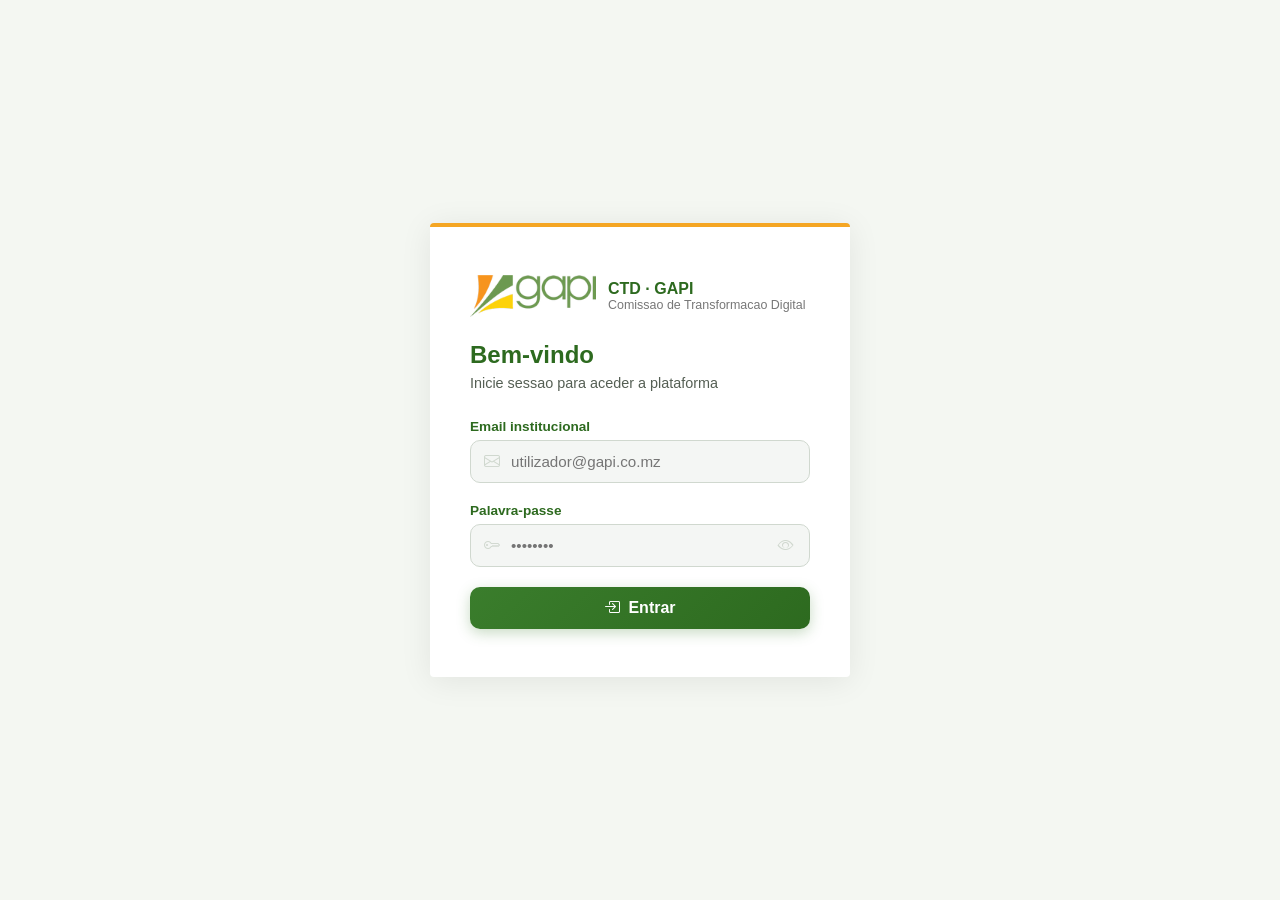
==== frontend/login.html @ a460aca4 "first commit" ====
<!DOCTYPE html>
<html lang="pt">
<head>
  <meta charset="UTF-8" />
  <meta name="viewport" content="width=device-width, initial-scale=1.0" />
  <title>GAPI — Login</title>
  <link rel="stylesheet" href="https://cdn.jsdelivr.net/npm/bootstrap-icons@1.11.3/font/bootstrap-icons.min.css" />
  <link rel="stylesheet" href="/css/app.css" />
</head>
<body class="login-body">
  <div class="login-container">
    <div class="login-card">
      <div class="login-brand">
        <img src="/assets/logo.png" alt="GAPI" />
        <div>
          <strong style="color:var(--green-dark)">CTD · GAPI</strong>
          <div style="font-size:0.78rem;color:var(--muted)">Comissao de Transformacao Digital</div>
        </div>
      </div>
      <h2>Bem-vindo</h2>
      <p class="subtitle">Inicie sessao para aceder a plataforma</p>
      <div id="error_box" class="error-box" role="alert">
        <i class="bi bi-exclamation-triangle"></i>
        <span id="error_msg"></span>
      </div>
      <form id="login-form" autocomplete="on">
        <div class="form-group">
          <label for="email">Email institucional</label>
          <div class="input-wrap">
            <i class="bi bi-envelope icon"></i>
            <input id="email" name="email" type="email" required autocomplete="email" placeholder="utilizador@gapi.co.mz" />
          </div>
        </div>
        <div class="form-group">
          <label for="password">Palavra-passe</label>
          <div class="input-wrap">
            <i class="bi bi-key icon"></i>
            <input id="password" name="password" type="password" required autocomplete="current-password" placeholder="••••••••" />
            <button type="button" class="toggle-pw" id="toggle_pw" aria-label="Mostrar password">
              <i class="bi bi-eye"></i>
            </button>
          </div>
        </div>
        <button type="submit" class="btn btn-primary btn-block" id="btn_login">
          <i class="bi bi-box-arrow-in-right"></i> Entrar
        </button>
      </form>
    </div>
  </div>
  <script type="module" src="/js/pages/login.js"></script>
</body>
</html>
---- css/app.css ----
/* CTD Portal — design system GAPI (legado) + Bootstrap Icons */

:root {
  --primary: #3a7d2c;
  --primary-dark: #2a5c1e;
  --green-dark: #2d6a1f;
  --green-main: #3a7d2c;
  --green-light: #4e9e3a;
  --accent: #f5a623;
  --accent-dark: #e8890a;
  --white: #ffffff;
  --light: #f4f7f2;
  --gray-light: #f4f6f4;
  --gray-mid: #d0d8cf;
  --gray-text: #555f54;
  --text: #2c2c2c;
  --muted: #777;
  --danger: #e74c3c;
  --info: #1976d2;
  --border: #c8ddc4;
  --header-h: 72px;
  --radius: 4px;
  --shadow: 0 2px 12px rgba(58, 125, 44, 0.1);
  --font: "Segoe UI", Tahoma, Geneva, Verdana, sans-serif;
}

*,
*::before,
*::after {
  box-sizing: border-box;
  margin: 0;
  padding: 0;
}

html,
body {
  min-height: 100%;
}

body {
  font-family: var(--font);
  color: var(--text);
  background: var(--light);
}

a {
  color: inherit;
  text-decoration: none;
}

button,
input,
select,
textarea {
  font: inherit;
}

/* ── Header ── */
.app-header {
  background: linear-gradient(135deg, var(--primary) 0%, var(--primary-dark) 100%);
  height: var(--header-h);
  padding: 0 32px;
  display: flex;
  align-items: center;
  gap: 20px;
  box-shadow: 0 2px 12px rgba(0, 0, 0, 0.18);
  position: fixed;
  top: 0;
  width: 100%;
  z-index: 99;
}

.app-header .logo-wrap img {
  height: 40px;
  object-fit: contain;
  display: block;
}

.app-header .header-divider {
  width: 2px;
  height: 36px;
  background: rgba(255, 255, 255, 0.25);
  border-radius: 2px;
}

.app-header .header-text h1 {
  color: #fff;
  font-size: 1rem;
  font-weight: 700;
  line-height: 1.2;
}

.app-header .header-text p {
  color: rgba(255, 255, 255, 0.75);
  font-size: 0.78rem;
  margin-top: 2px;
}

.app-header .header-actions {
  margin-left: auto;
  display: flex;
  align-items: center;
  gap: 12px;
  color: #fff;
  font-size: 0.85rem;
}

.app-header .header-actions .user-chip {
  opacity: 0.9;
}

.app-header .btn-ghost {
  background: rgba(255, 255, 255, 0.12);
  border: 1px solid rgba(255, 255, 255, 0.25);
  color: #fff;
  border-radius: 8px;
  padding: 6px 12px;
  cursor: pointer;
  display: inline-flex;
  align-items: center;
  gap: 6px;
}

.app-header .btn-ghost:hover {
  background: rgba(255, 255, 255, 0.2);
}

.page-with-header {
  padding-top: var(--header-h);
  min-height: 100vh;
  display: flex;
  flex-direction: column;
}

/* ── Footer ── */
.app-footer {
  text-align: center;
  padding: 20px;
  color: #bbb;
  font-size: 0.78rem;
  margin-top: auto;
}

/* ── Buttons ── */
.btn {
  display: inline-flex;
  align-items: center;
  justify-content: center;
  gap: 8px;
  border: none;
  cursor: pointer;
  border-radius: 10px;
  padding: 12px 18px;
  font-weight: 600;
  transition: transform 0.15s, box-shadow 0.15s, background 0.15s;
}

.btn:disabled {
  opacity: 0.65;
  cursor: not-allowed;
}

.btn-primary {
  background: linear-gradient(135deg, var(--green-main), var(--green-dark));
  color: #fff;
  box-shadow: 0 4px 14px rgba(58, 125, 44, 0.28);
}

.btn-primary:hover:not(:disabled) {
  filter: brightness(1.05);
}

.btn-block {
  width: 100%;
}

/* ── Toast ── */
.toast {
  position: fixed;
  bottom: 20px;
  right: 20px;
  z-index: 200;
  background: #1f2a1c;
  color: #fff;
  padding: 12px 16px;
  border-radius: 8px;
  box-shadow: 0 8px 24px rgba(0, 0, 0, 0.2);
  display: flex;
  align-items: center;
  gap: 8px;
  font-size: 0.9rem;
  max-width: 360px;
}

.toast.error {
  background: #7a1f1f;
}
.toast.success {
  background: var(--primary-dark);
}
.toast.warning {
  background: #7a4a00;
}

/* ── Login ── */
.login-body {
  min-height: 100vh;
  display: flex;
  background: var(--gray-light);
}

.login-container {
  flex: 1;
  display: flex;
  align-items: center;
  justify-content: center;
  padding: 48px 32px;
}

.login-card {
  background: var(--white);
  border-radius: var(--radius);
  padding: 48px 40px;
  width: 100%;
  max-width: 420px;
  box-shadow: 0 4px 32px rgba(0, 0, 0, 0.08);
  border-top: 4px solid var(--accent);
}

.login-brand {
  display: flex;
  align-items: center;
  gap: 12px;
  margin-bottom: 24px;
}

.login-brand img {
  height: 42px;
}

.login-card h2 {
  font-size: 1.5rem;
  color: var(--green-dark);
  font-weight: 700;
  margin-bottom: 6px;
}

.login-card .subtitle {
  color: var(--gray-text);
  font-size: 0.9rem;
  margin-bottom: 28px;
}

.form-group {
  margin-bottom: 20px;
}

.form-group label {
  display: block;
  font-size: 0.85rem;
  font-weight: 600;
  color: var(--green-dark);
  margin-bottom: 6px;
}

.input-wrap {
  position: relative;
}

.input-wrap .icon {
  position: absolute;
  left: 14px;
  top: 50%;
  transform: translateY(-50%);
  color: var(--gray-mid);
  pointer-events: none;
}

.input-wrap input {
  width: 100%;
  padding: 12px 14px 12px 40px;
  border: 1.5px solid var(--gray-mid);
  border-radius: 10px;
  font-size: 0.95rem;
  color: #333;
  background: var(--gray-light);
  outline: none;
  transition: border-color 0.2s, box-shadow 0.2s;
}

.input-wrap input:focus {
  border-color: var(--green-main);
  box-shadow: 0 0 0 3px rgba(58, 125, 44, 0.12);
  background: var(--white);
}

.input-wrap .toggle-pw {
  position: absolute;
  right: 12px;
  top: 50%;
  transform: translateY(-50%);
  background: none;
  border: none;
  color: var(--gray-mid);
  cursor: pointer;
  padding: 4px;
}

.error-box {
  display: none;
  background: #fdecea;
  color: var(--danger);
  border: 1px solid #f5c6cb;
  border-radius: 8px;
  padding: 10px 12px;
  margin-bottom: 16px;
  font-size: 0.88rem;
  align-items: center;
  gap: 8px;
}

.error-box.show {
  display: flex;
}

/* ── Home landing ── */
.landing-view {
  flex: 1;
  display: flex;
  justify-content: center;
  align-items: center;
  padding: 48px 20px;
}

.landing-wrapper {
  display: flex;
  flex-direction: column;
  align-items: center;
  gap: 36px;
  width: 100%;
  max-width: 680px;
}

.landing-intro {
  text-align: center;
}

.landing-intro .tag {
  display: inline-flex;
  align-items: center;
  gap: 6px;
  background: rgba(58, 125, 44, 0.1);
  color: var(--primary);
  font-size: 0.78rem;
  font-weight: 700;
  letter-spacing: 1.5px;
  text-transform: uppercase;
  padding: 4px 14px;
  border-radius: 20px;
  margin-bottom: 14px;
}

.landing-intro h2 {
  font-size: 1.75rem;
  color: var(--primary-dark);
  font-weight: 800;
  line-height: 1.3;
  margin-bottom: 10px;
}

.landing-intro p {
  color: var(--muted);
  font-size: 0.95rem;
  line-height: 1.6;
  max-width: 460px;
  margin: 0 auto;
}

.landing-cards {
  display: grid;
  grid-template-columns: 1fr 1fr;
  gap: 24px;
  width: 100%;
}

.landing-card {
  display: flex;
  flex-direction: column;
  align-items: center;
  text-align: center;
  gap: 14px;
  padding: 40px 28px;
  border-radius: 18px;
  border: 2px solid transparent;
  transition: transform 0.22s cubic-bezier(0.34, 1.56, 0.64, 1), box-shadow 0.22s;
}

.landing-card:hover {
  transform: translateY(-6px);
  box-shadow: 0 16px 40px rgba(0, 0, 0, 0.13);
}

.card-primary {
  background: linear-gradient(145deg, var(--primary) 0%, var(--primary-dark) 100%);
  color: #fff;
  box-shadow: 0 6px 24px rgba(58, 125, 44, 0.3);
}

.card-primary .landing-desc {
  color: rgba(255, 255, 255, 0.82);
}

.card-secondary {
  background: #fff;
  border-color: var(--primary);
  color: var(--primary-dark);
  box-shadow: 0 6px 24px rgba(0, 0, 0, 0.07);
}

.card-secondary .landing-desc {
  color: var(--muted);
}

.landing-icon {
  font-size: 2.4rem;
  line-height: 1;
}

.landing-card h3 {
  font-size: 1.15rem;
  font-weight: 700;
}

.landing-desc {
  font-size: 0.9rem;
  line-height: 1.45;
}

.card-arrow {
  width: 36px;
  height: 36px;
  border-radius: 50%;
  display: inline-flex;
  align-items: center;
  justify-content: center;
  margin-top: 4px;
}

.card-primary .card-arrow {
  background: rgba(255, 255, 255, 0.15);
  color: #fff;
}

.card-secondary .card-arrow {
  background: rgba(58, 125, 44, 0.08);
  color: var(--primary);
}

/* ── Dashboard ── */
.dash-container {
  max-width: 1100px;
  margin: 0 auto;
  padding: 28px 20px 48px;
  width: 100%;
}

.dash-topbar {
  background: #fff;
  border-radius: 10px;
  padding: 16px 20px;
  display: flex;
  flex-wrap: wrap;
  align-items: center;
  gap: 14px;
  box-shadow: var(--shadow);
  margin-bottom: 20px;
  position: relative;
  z-index: 60;
  overflow: visible;
}

.dash-topbar h2 {
  color: var(--primary-dark);
  font-size: 1.15rem;
  margin-right: auto;
}

.pilar-pills {
  display: flex;
  flex-wrap: wrap;
  gap: 8px;
}

.pilar-btn {
  border: 1.5px solid var(--border);
  background: #fff;
  color: var(--primary-dark);
  border-radius: 30px;
  padding: 7px 14px;
  cursor: pointer;
  font-size: 0.85rem;
  font-weight: 600;
}

.pilar-btn.active {
  background: var(--primary);
  border-color: var(--primary);
  color: #fff;
}

/* Project picker (dropdown + arrows) */
.pilar-picker {
  display: flex;
  align-items: center;
  gap: 8px;
  max-width: min(420px, 100%);
}

.pilar-picker-nav {
  width: 38px;
  height: 38px;
  border: none;
  border-radius: 10px;
  background: #eef6eb;
  color: var(--primary-dark);
  cursor: pointer;
  display: inline-flex;
  align-items: center;
  justify-content: center;
  flex-shrink: 0;
  transition: background 0.15s;
}

.pilar-picker-nav:hover:not(:disabled) {
  background: #dcefd6;
}

.pilar-picker-nav:disabled {
  opacity: 0.4;
  cursor: not-allowed;
}

.pilar-dd {
  position: relative;
  flex: 1;
  min-width: 0;
}

.pilar-dd-trigger {
  width: 100%;
  display: flex;
  align-items: center;
  gap: 8px;
  padding: 8px 12px;
  border: none;
  border-radius: 10px;
  background: #eef6eb;
  color: var(--primary-dark);
  cursor: pointer;
  text-align: left;
  font-weight: 600;
}

.pilar-dd-label {
  font-size: 0.68rem;
  text-transform: uppercase;
  letter-spacing: 0.04em;
  color: var(--muted);
  font-weight: 700;
}

.pilar-dd-value {
  flex: 1;
  min-width: 0;
  overflow: hidden;
  text-overflow: ellipsis;
  white-space: nowrap;
  font-size: 0.92rem;
}

.pilar-dd-trigger .bi-chevron-down {
  opacity: 0.55;
  transition: transform 0.15s;
}

.pilar-dd.open .bi-chevron-down {
  transform: rotate(180deg);
}

.pilar-dd-menu {
  position: absolute;
  top: calc(100% + 6px);
  left: 0;
  right: 0;
  z-index: 80;
  background: #fff;
  border-radius: 12px;
  box-shadow: 0 12px 28px rgba(20, 50, 20, 0.18);
  max-height: 280px;
  overflow: auto;
  padding: 6px;
}

.pilar-dd-option {
  width: 100%;
  border: none;
  background: transparent;
  text-align: left;
  padding: 10px 12px;
  border-radius: 8px;
  cursor: pointer;
  color: var(--primary-dark);
  font-weight: 500;
  font-size: 0.9rem;
}

.pilar-dd-option:hover,
.pilar-dd-option.active {
  background: #eef6eb;
}

.pilar-dd-option.active {
  font-weight: 700;
}

/* Styled select */
.sr-only-select {
  display: none !important;
}

.styled-select {
  position: relative;
  display: inline-flex;
  align-items: center;
  min-width: 120px;
  max-width: 100%;
  vertical-align: middle;
  height: 36px;
}

.styled-select-trigger {
  width: 100%;
  height: 36px;
  display: inline-flex;
  align-items: center;
  justify-content: space-between;
  gap: 8px;
  padding: 0 12px;
  border: none;
  border-radius: 8px;
  background: #eef6eb;
  color: var(--primary-dark);
  cursor: pointer;
  font-size: 0.85rem;
  font-weight: 600;
  white-space: nowrap;
}

.styled-select.open .styled-select-trigger {
  background: #dcefd6;
}

.styled-select-value {
  overflow: hidden;
  text-overflow: ellipsis;
}

.styled-select-menu {
  position: absolute;
  top: calc(100% + 4px);
  left: 0;
  min-width: 100%;
  z-index: 90;
  background: #fff;
  border-radius: 10px;
  box-shadow: 0 10px 24px rgba(20, 50, 20, 0.14);
  padding: 4px;
  max-height: 220px;
  overflow: auto;
}

body > .styled-select-menu {
  position: fixed;
  z-index: 500;
}

.styled-select-option {
  width: 100%;
  border: none;
  background: transparent;
  text-align: left;
  padding: 8px 10px;
  border-radius: 6px;
  cursor: pointer;
  font-size: 0.85rem;
  color: var(--text);
}

.styled-select-option:hover,
.styled-select-option.active {
  background: #eef6eb;
}

.data-table td {
  overflow: visible;
}

.data-table .styled-select {
  min-width: 130px;
}

/* Data tables (admin / arquivo) */
.data-table {
  width: 100%;
  border-collapse: collapse;
  font-size: 0.9rem;
}

.data-table th {
  text-align: left;
  font-size: 0.72rem;
  text-transform: uppercase;
  letter-spacing: 0.04em;
  color: var(--muted);
  padding: 10px 12px;
  border-bottom: 1px solid rgba(58, 125, 44, 0.12);
  font-weight: 700;
}

.data-table td {
  padding: 12px;
  border-bottom: 1px solid rgba(58, 125, 44, 0.08);
  vertical-align: middle;
  color: var(--text);
}

.data-table tbody tr:hover td {
  background: #f7faf6;
}

.data-table .muted-cell {
  color: var(--muted);
  max-width: 280px;
  overflow: hidden;
  text-overflow: ellipsis;
  white-space: nowrap;
}

#users-list,
#roles-list,
#admin-pilares,
.arquivo-list {
  overflow: visible;
}

.filter-inline {
  display: flex;
  align-items: center;
  gap: 8px;
  font-size: 0.82rem;
  color: var(--muted);
  font-weight: 600;
}

.detail-grid {
  display: grid;
  grid-template-columns: repeat(auto-fill, minmax(240px, 1fr));
  gap: 12px;
}

.detail-block {
  background: #f7faf6;
  border-radius: 10px;
  padding: 12px 14px;
}

.detail-block h4 {
  margin: 0 0 8px;
  color: var(--primary-dark);
  font-size: 0.85rem;
}

.detail-block p {
  margin: 0;
  color: var(--text);
  font-size: 0.88rem;
  line-height: 1.45;
  white-space: pre-wrap;
}

.detail-list {
  margin: 0;
  padding-left: 18px;
  color: var(--text);
  font-size: 0.88rem;
}

/* Avaliacao archive detail */
.aval-detail {
  display: flex;
  flex-direction: column;
  gap: 16px;
}

.aval-detail-hero {
  display: flex;
  justify-content: space-between;
  align-items: flex-start;
  gap: 16px;
  padding: 16px 18px;
  background: linear-gradient(135deg, #f3f8f1 0%, #eef6eb 100%);
  border-radius: 12px;
  border: 1px solid rgba(58, 125, 44, 0.12);
}

.aval-detail-eyebrow {
  margin: 0;
  font-size: 0.72rem;
  font-weight: 700;
  letter-spacing: 0.05em;
  text-transform: uppercase;
  color: var(--muted);
}

.aval-detail-hero h4 {
  margin: 4px 0 0;
  color: var(--primary-dark);
  font-size: 1.25rem;
}

.aval-detail-meta {
  margin: 6px 0 0;
  color: var(--muted);
  font-size: 0.88rem;
}

.aval-detail-progress {
  min-width: 140px;
  background: #fff;
  border-radius: 10px;
  padding: 10px 12px;
  box-shadow: 0 4px 14px rgba(30, 60, 30, 0.06);
}

.aval-detail-progress span {
  display: block;
  font-size: 0.7rem;
  font-weight: 700;
  text-transform: uppercase;
  letter-spacing: 0.04em;
  color: var(--muted);
}

.aval-detail-progress strong {
  display: block;
  margin: 2px 0 6px;
  color: var(--primary-dark);
  font-size: 1.2rem;
}

.aval-detail-section {
  background: #fff;
  border: 1px solid rgba(58, 125, 44, 0.1);
  border-radius: 12px;
  padding: 14px 16px;
}

.aval-detail-section h5 {
  margin: 0 0 12px;
  color: var(--primary-dark);
  font-size: 0.95rem;
  display: flex;
  align-items: center;
  gap: 8px;
}

.anexo-list,
.anexo-pending-ul {
  list-style: none;
  margin: 0;
  padding: 0;
  display: flex;
  flex-direction: column;
  gap: 8px;
}

.anexo-list li,
.anexo-pending-ul li {
  display: flex;
  align-items: center;
  gap: 12px;
  padding: 10px 12px;
  background: #f7faf6;
  border-radius: 10px;
  border: 1px solid rgba(58, 125, 44, 0.1);
}

.anexo-list li > i,
.anexo-pending-ul li > i {
  color: var(--primary);
  font-size: 1.15rem;
}

.anexo-list li > div,
.anexo-pending-ul li > div {
  flex: 1;
  min-width: 0;
}

.anexo-list li strong,
.anexo-pending-ul li strong {
  display: block;
  color: var(--primary-dark);
  font-size: 0.9rem;
  white-space: nowrap;
  overflow: hidden;
  text-overflow: ellipsis;
}

.anexo-list li span,
.anexo-pending-ul li span {
  display: block;
  font-size: 0.78rem;
  color: var(--muted);
}

.aval-file-btn {
  cursor: pointer;
}

.anexo-pending-list {
  width: 100%;
}

@media (max-width: 720px) {
  .aval-detail-hero {
    flex-direction: column;
  }
  .aval-detail-progress {
    width: 100%;
  }
}

.admin-rows {
  display: flex;
  flex-direction: column;
  gap: 0;
}

.admin-row {
  display: grid;
  grid-template-columns: 1fr auto;
  gap: 12px;
  align-items: center;
  padding: 14px 4px;
  border-bottom: 1px solid rgba(58, 125, 44, 0.08);
}

.admin-row:last-child {
  border-bottom: none;
}

.admin-row-main strong {
  display: block;
  color: var(--primary-dark);
}

.admin-row-main span {
  color: var(--muted);
  font-size: 0.82rem;
}

.admin-row-actions {
  display: flex;
  flex-wrap: wrap;
  gap: 8px;
  align-items: center;
}

.master-chip-list {
  display: flex;
  flex-wrap: wrap;
  gap: 6px;
  margin: 8px 0 12px;
}

.master-chip {
  background: #eef6eb;
  color: var(--primary-dark);
  border-radius: 6px;
  padding: 4px 8px;
  font-size: 0.78rem;
}

.nested-add {
  display: flex;
  gap: 8px;
  margin-bottom: 10px;
}

.nested-add input {
  flex: 1;
}

.kpi-row {
  display: grid;
  grid-template-columns: repeat(4, 1fr);
  gap: 14px;
  margin-bottom: 18px;
}

.kpi-card {
  background: #fff;
  border-radius: 10px;
  padding: 16px 18px;
  box-shadow: var(--shadow);
  border-top: 4px solid var(--primary);
}

.kpi-card.accent {
  border-top-color: var(--accent);
}
.kpi-card.blue {
  border-top-color: var(--info);
}
.kpi-card.red {
  border-top-color: var(--danger);
}

.kpi-card .label {
  font-size: 0.78rem;
  color: var(--muted);
  font-weight: 600;
  text-transform: uppercase;
  letter-spacing: 0.4px;
}

.kpi-card .value {
  font-size: 1.6rem;
  font-weight: 800;
  color: var(--primary-dark);
  margin-top: 6px;
}

.dash-grid {
  display: grid;
  grid-template-columns: 1fr 1fr;
  gap: 16px;
}

.dash-card {
  background: #fff;
  border-radius: 10px;
  padding: 18px 20px;
  box-shadow: var(--shadow);
}

.dash-card.full {
  grid-column: 1 / -1;
}

.dash-card h4 {
  color: var(--primary-dark);
  font-size: 0.98rem;
  margin-bottom: 12px;
  padding-bottom: 8px;
  border-bottom: 1px solid #e8f0e6;
  display: flex;
  align-items: center;
  gap: 8px;
}

.badge {
  display: inline-block;
  font-size: 0.72rem;
  font-weight: 700;
  padding: 3px 8px;
  border-radius: 20px;
  text-transform: uppercase;
}

.badge.pendente {
  background: #fff3e0;
  color: #e65100;
}
.badge.em_progresso {
  background: #e3f2fd;
  color: #1565c0;
}
.badge.concluida,
.badge.concluido {
  background: #e8f5e9;
  color: #2e7d32;
}
.badge.alta {
  background: #ffebee;
  color: #c62828;
}
.badge.media {
  background: #fff8e1;
  color: #f9a825;
}
.badge.baixa {
  background: #e8f5e9;
  color: #388e3c;
}

.progress-bar-wrap {
  background: #d6ecd0;
  border-radius: 20px;
  height: 8px;
  overflow: hidden;
  margin-top: 8px;
}

.progress-bar {
  height: 100%;
  background: linear-gradient(90deg, var(--primary), var(--accent));
  border-radius: 20px;
}

.list-plain {
  list-style: none;
  display: flex;
  flex-direction: column;
  gap: 8px;
}

.list-plain li {
  padding: 8px 10px;
  background: #f7faf6;
  border-radius: 8px;
  font-size: 0.9rem;
  border-left: none;
}

.act-row,
.orc-row,
.risk-row,
.passo-row {
  display: flex;
  flex-wrap: wrap;
  gap: 8px 12px;
  align-items: center;
  padding: 10px 0;
  border-bottom: 1px solid #eef3ec;
  font-size: 0.9rem;
}

.act-row:last-child,
.orc-row:last-child,
.risk-row:last-child,
.passo-row:last-child {
  border-bottom: none;
}

.risk-row {
  background: #fffde7;
  border-left: 3px solid var(--accent);
  padding: 10px 12px;
  border-radius: 8px;
  margin-bottom: 8px;
  border-bottom: none;
}

.no-data {
  text-align: center;
  padding: 48px 20px;
  background: #fff;
  border-radius: 12px;
  box-shadow: var(--shadow);
  color: var(--muted);
}

.no-data i {
  font-size: 2.5rem;
  color: var(--gray-mid);
  display: block;
  margin-bottom: 12px;
}

.empty-hint {
  color: var(--muted);
  font-size: 0.9rem;
}

@media (max-width: 900px) {
  .kpi-row {
    grid-template-columns: 1fr 1fr;
  }
  .dash-grid {
    grid-template-columns: 1fr;
  }
}

@media (max-width: 520px) {
  .landing-cards {
    grid-template-columns: 1fr;
  }
  .kpi-row {
    grid-template-columns: 1fr;
  }
  .app-header {
    padding: 0 16px;
    gap: 12px;
  }
}

/* -- Avaliacao form -- */
.aval-page {
  width: 100%;
  max-width: 100%;
  display: flex;
  flex-direction: column;
  gap: 16px;
}

.aval-page .dash-topbar {
  margin-bottom: 0;
}

.aval-container {
  max-width: 900px;
  margin: 0 auto;
  padding: 28px 20px 64px;
  width: 100%;
}

.aval-form {
  display: flex;
  flex-direction: column;
  gap: 16px;
  width: 100%;
  max-width: none;
}

.aval-summary {
  background: #fff;
  border-radius: 14px;
  border: 1px solid rgba(58, 125, 44, 0.12);
  box-shadow: 0 8px 24px rgba(30, 60, 30, 0.05);
  padding: 18px 20px;
}

.aval-summary-top {
  display: flex;
  justify-content: space-between;
  align-items: flex-start;
  gap: 12px;
  margin-bottom: 14px;
}

.aval-summary-eyebrow {
  margin: 0;
  font-size: 0.72rem;
  font-weight: 700;
  letter-spacing: 0.05em;
  text-transform: uppercase;
  color: var(--muted);
}

.aval-summary-top h3 {
  margin: 4px 0 0;
  color: var(--primary-dark);
  font-size: 1.35rem;
}

.aval-summary-meta {
  margin: 6px 0 0;
  color: var(--muted);
  font-size: 0.88rem;
}

.aval-summary-grid {
  display: grid;
  grid-template-columns: 1fr 1fr;
  gap: 12px;
}

.aval-summary-card {
  background: #f7faf6;
  border-radius: 12px;
  padding: 14px;
}

.aval-summary-card.full {
  grid-column: 1 / -1;
}

.aval-summary-card h4 {
  margin: 0 0 8px;
  color: var(--primary-dark);
  font-size: 0.85rem;
}

.aval-summary-card p {
  margin: 0 0 6px;
  font-size: 0.9rem;
  line-height: 1.45;
  color: var(--text);
}

.summary-risks {
  display: flex;
  flex-direction: column;
  gap: 10px;
}

.summary-risk strong {
  display: block;
  color: var(--primary-dark);
  margin-bottom: 4px;
}

.summary-risk-meta {
  display: flex;
  flex-wrap: wrap;
  gap: 6px;
  margin-bottom: 4px;
}

.summary-risk p {
  margin: 0;
  font-size: 0.85rem;
  color: var(--muted);
}

.summary-risk p span {
  font-weight: 700;
  color: var(--primary-dark);
}

.aval-block {
  background: #fff;
  border-radius: 14px;
  border: 1px solid rgba(58, 125, 44, 0.12);
  box-shadow: 0 8px 24px rgba(30, 60, 30, 0.05);
  padding: 18px 20px 20px;
}

.aval-block-head {
  display: flex;
  justify-content: space-between;
  align-items: flex-start;
  gap: 14px;
  margin-bottom: 14px;
}

.aval-block-head h3 {
  margin: 0;
  color: var(--primary-dark);
  font-size: 1.05rem;
  font-weight: 800;
}

.aval-block-head p {
  margin: 4px 0 0;
  color: var(--muted);
  font-size: 0.85rem;
  line-height: 1.4;
}

.aval-progress-chip {
  min-width: 160px;
  background: #f3f8f1;
  border-radius: 12px;
  padding: 10px 12px;
}

.aval-progress-chip span {
  display: block;
  font-size: 0.7rem;
  font-weight: 700;
  text-transform: uppercase;
  letter-spacing: 0.04em;
  color: var(--muted);
}

.aval-progress-chip strong {
  display: block;
  margin: 2px 0 6px;
  color: var(--primary-dark);
  font-size: 1.15rem;
}

.progress-bar-wrap.compact {
  height: 6px;
  margin: 0;
}

.aval-table-wrap,
.aval-block .table-wrap {
  width: 100%;
  overflow-x: auto;
}

.aval-table {
  width: 100%;
  table-layout: fixed;
  border-collapse: collapse;
  font-size: 0.9rem;
}

.aval-table th {
  text-align: left;
  font-size: 0.72rem;
  text-transform: uppercase;
  letter-spacing: 0.04em;
  color: var(--muted);
  padding: 10px 12px;
  border-bottom: 1px solid rgba(58, 125, 44, 0.14);
  background: #f7faf6;
}

.aval-table td {
  padding: 12px;
  border-bottom: 1px solid rgba(58, 125, 44, 0.1);
  vertical-align: middle;
  word-wrap: break-word;
}

.aval-table tbody tr:last-child td {
  border-bottom: none;
}

.aval-table input[type="number"],
.aval-table input[type="text"],
.aval-table input[type="date"],
.aval-table .flatpickr-input,
.aval-table .flatpickr-alt-input {
  width: 100%;
  box-sizing: border-box;
  border: none;
  border-radius: 8px;
  padding: 9px 11px;
  background: #f3f8f1;
  box-shadow: inset 0 0 0 1.5px rgba(58, 125, 44, 0.14);
  color: var(--text);
  font-weight: 500;
}

.aval-table input[readonly] {
  background: #eef2ec;
  color: #556;
  box-shadow: none;
}

.aval-table input:focus,
.aval-table .flatpickr-alt-input:focus {
  outline: none;
  background: #fff;
  box-shadow: inset 0 0 0 1.5px var(--primary), 0 0 0 3px rgba(58, 125, 44, 0.12);
}

/* Proximos passos — lista full-width (evita .passo-row flex a partir <tr>) */
.passo-list {
  display: flex;
  flex-direction: column;
  gap: 10px;
  width: 100%;
}

.passo-list-head {
  display: grid;
  grid-template-columns: minmax(0, 2.2fr) minmax(0, 1.2fr) minmax(140px, 0.9fr) minmax(110px, 0.7fr) 44px;
  gap: 10px;
  padding: 0 4px 6px;
  font-size: 0.72rem;
  font-weight: 700;
  letter-spacing: 0.04em;
  text-transform: uppercase;
  color: var(--muted);
  border-bottom: 1px solid rgba(58, 125, 44, 0.14);
}

.passo-item {
  display: grid;
  grid-template-columns: minmax(0, 2.2fr) minmax(0, 1.2fr) minmax(140px, 0.9fr) minmax(110px, 0.7fr) 44px;
  gap: 10px;
  align-items: center;
  width: 100%;
  padding: 10px 4px;
  border-bottom: 1px solid rgba(58, 125, 44, 0.1);
}

.passo-item:last-child {
  border-bottom: none;
}

.passo-item input[type="text"],
.passo-item .flatpickr-input,
.passo-item .flatpickr-alt-input {
  width: 100%;
  box-sizing: border-box;
  border: none;
  border-radius: 8px;
  padding: 9px 11px;
  background: #f3f8f1;
  box-shadow: inset 0 0 0 1.5px rgba(58, 125, 44, 0.14);
  color: var(--text);
  font-weight: 500;
}

.passo-item input[readonly] {
  background: #eef2ec;
  color: #556;
  box-shadow: none;
}

.passo-item input:focus,
.passo-item .flatpickr-alt-input:focus {
  outline: none;
  background: #fff;
  box-shadow: inset 0 0 0 1.5px var(--primary), 0 0 0 3px rgba(58, 125, 44, 0.12);
}

.passo-done {
  display: inline-flex;
  align-items: center;
  gap: 8px;
  font-size: 0.85rem;
  color: var(--text);
  cursor: pointer;
  user-select: none;
}

.passo-done input {
  width: 16px;
  height: 16px;
  accent-color: var(--primary);
}

.passo-actions {
  display: flex;
  justify-content: flex-end;
}

/* Riscos — cartoes com textarea full width */
.risk-list {
  display: flex;
  flex-direction: column;
  gap: 12px;
  width: 100%;
}

.risk-card {
  width: 100%;
  box-sizing: border-box;
  background: #fffdf5;
  border: 1px solid rgba(245, 166, 35, 0.28);
  border-left: 3px solid var(--accent);
  border-radius: 12px;
  padding: 14px 16px;
}

.risk-card-top strong {
  display: block;
  color: var(--primary-dark);
  margin-bottom: 8px;
  line-height: 1.35;
}

.risk-card-meta {
  display: flex;
  flex-wrap: wrap;
  gap: 6px;
  margin-bottom: 6px;
}

.risk-card-mit {
  margin: 0 0 4px;
  font-size: 0.85rem;
  color: var(--muted);
}

.risk-obs-field {
  display: flex;
  flex-direction: column;
  gap: 6px;
  margin-top: 12px;
  width: 100%;
}

.risk-obs-field > span {
  font-size: 0.75rem;
  font-weight: 700;
  text-transform: uppercase;
  letter-spacing: 0.04em;
  color: var(--muted);
}

.risk-obs-field textarea,
.risco-obs {
  width: 100%;
  box-sizing: border-box;
  resize: vertical;
  min-height: 84px;
  border: none;
  border-radius: 10px;
  padding: 10px 12px;
  background: #fff;
  box-shadow: inset 0 0 0 1.5px rgba(58, 125, 44, 0.14);
  color: var(--text);
  font: inherit;
  line-height: 1.45;
}

.risk-obs-field textarea:focus {
  outline: none;
  box-shadow: inset 0 0 0 1.5px var(--primary), 0 0 0 3px rgba(58, 125, 44, 0.12);
}

.field-hint {
  display: none;
}

.sticky-submit {
  position: sticky;
  bottom: 12px;
  z-index: 12;
  background: rgba(255, 255, 255, 0.94);
  backdrop-filter: blur(10px);
  border: 1px solid rgba(58, 125, 44, 0.14);
  border-radius: 14px;
  padding: 12px 14px;
  box-shadow: 0 12px 32px rgba(20, 40, 20, 0.1);
}

.status-pill.warn {
  background: #fff4e5;
  color: #9a5b00;
}

@media (max-width: 800px) {
  .aval-summary-grid,
  .aval-block-head,
  .aval-summary-top {
    grid-template-columns: 1fr;
    flex-direction: column;
  }
  .aval-progress-chip {
    width: 100%;
  }
  .passo-list-head {
    display: none;
  }
  .passo-item {
    grid-template-columns: 1fr;
    gap: 8px;
    padding: 12px 0;
  }
  .passo-actions {
    justify-content: flex-start;
  }
}

/* Legacy accordion (kept for other pages if any) */
.section-card {
  background: #fff;
  border-radius: 10px;
  box-shadow: var(--shadow);
  overflow: hidden;
}

.section-header {
  width: 100%;
  display: flex;
  align-items: center;
  gap: 12px;
  padding: 14px 18px;
  background: var(--primary);
  color: #fff;
  border: none;
  cursor: pointer;
  text-align: left;
}

.section-header .num {
  width: 28px;
  height: 28px;
  border-radius: 50%;
  background: rgba(255,255,255,0.2);
  display: inline-flex;
  align-items: center;
  justify-content: center;
  font-weight: 700;
  font-size: 0.85rem;
}

.section-header h3 {
  flex: 1;
  font-size: 0.98rem;
  font-weight: 700;
}

.section-header .toggle {
  transition: transform 0.2s;
}

.section-card.collapsed .toggle {
  transform: rotate(-90deg);
}

.section-card.collapsed .section-body {
  display: none;
}

.section-body {
  padding: 20px 18px 22px;
}

.form-grid {
  display: grid;
  grid-template-columns: 1fr 1fr;
  gap: 12px 14px;
  margin-bottom: 12px;
}

.section-body label,
.section-body label.full {
  display: flex;
  flex-direction: column;
  gap: 6px;
  font-size: 0.82rem;
  font-weight: 600;
  color: var(--primary-dark);
  margin-bottom: 10px;
}

.section-body label.full {
  grid-column: 1 / -1;
}

.section-body input,
.section-body select,
.section-body textarea {
  border: 1.5px solid var(--border);
  border-radius: 7px;
  padding: 10px 12px;
  background: #fafbfd;
  font-weight: 400;
  color: var(--text);
  outline: none;
}

.section-body input:focus,
.section-body select:focus,
.section-body textarea:focus {
  border-color: var(--primary);
  box-shadow: 0 0 0 3px rgba(58,125,44,0.12);
  background: #fff;
}

.section-body input[readonly],
.section-body textarea[readonly] {
  background: #f0f4ef;
  color: #556;
}

.block-title {
  font-size: 0.85rem;
  font-weight: 700;
  color: var(--primary-dark);
  margin: 8px 0;
}

.info-note {
  background: #fff8e7;
  border-left: 3px solid var(--accent);
  padding: 10px 12px;
  border-radius: 6px;
  font-size: 0.85rem;
  color: #6a5200;
  margin-bottom: 14px;
  display: flex;
  gap: 8px;
  align-items: flex-start;
}

.activity-item,
.exec-item,
.risk-item,
.passo-item {
  border: 1.5px solid var(--border);
  border-radius: 10px;
  padding: 14px;
  margin-bottom: 12px;
  background: #fcfdfb;
}

.activity-item h4,
.exec-item h4 {
  color: var(--primary-dark);
  font-size: 0.95rem;
  margin-bottom: 10px;
}

.exec-fields {
  display: grid;
  grid-template-columns: 1fr 1fr 1fr;
  gap: 10px;
}

.exec-fields label.full {
  grid-column: 1 / -1;
}

.budget-summary {
  display: grid;
  grid-template-columns: repeat(3, 1fr);
  gap: 10px;
  margin: 12px 0;
}

.budget-card {
  border-radius: 10px;
  padding: 12px 14px;
  display: flex;
  flex-direction: column;
  gap: 4px;
}

.budget-card span {
  font-size: 0.75rem;
  font-weight: 600;
  text-transform: uppercase;
}

.budget-card.planned { background: #e3f2fd; color: #1565c0; }
.budget-card.executed { background: #e8f5e9; color: #2e7d32; }
.budget-card.pct { background: #fff8e1; color: #f9a825; }

.table-wrap { overflow-x: auto; }

.budget-table {
  width: 100%;
  border-collapse: collapse;
  font-size: 0.88rem;
}

.budget-table th {
  background: var(--primary);
  color: #fff;
  text-align: left;
  padding: 10px;
  font-weight: 600;
}

.budget-table td {
  padding: 8px 10px;
  border-bottom: 1px solid #e8f0e6;
  vertical-align: middle;
}

.budget-table input,
.budget-table select {
  width: 100%;
  min-width: 90px;
}

.submit-bar {
  display: flex;
  flex-wrap: wrap;
  gap: 12px;
  margin-top: 8px;
}

.btn-outline {
  background: #fff;
  border: 1.5px solid var(--primary);
  color: var(--primary-dark);
  border-radius: 10px;
  padding: 12px 18px;
  font-weight: 600;
  display: inline-flex;
  align-items: center;
  gap: 8px;
}

.btn-danger {
  background: #b42318;
  border: 1.5px solid #b42318;
  color: #fff;
  border-radius: 10px;
  padding: 12px 18px;
  font-weight: 600;
  display: inline-flex;
  align-items: center;
  gap: 8px;
  cursor: pointer;
}

.btn-danger:hover {
  background: #912018;
}

@media (max-width: 700px) {
  .form-grid,
  .exec-fields,
  .budget-summary {
    grid-template-columns: 1fr;
  }
}

/* ── App shell (sidebar) ── */
.app-body {
  background:
    radial-gradient(ellipse 80% 50% at 10% -10%, rgba(58, 125, 44, 0.08), transparent),
    radial-gradient(ellipse 60% 40% at 100% 0%, rgba(245, 166, 35, 0.06), transparent),
    var(--light);
  min-height: 100vh;
}

.app-shell {
  display: grid;
  grid-template-columns: 250px 1fr;
  min-height: 100vh;
}

.sidebar {
  background: linear-gradient(180deg, #1f3d18 0%, #2a5c1e 48%, #234f19 100%);
  color: #fff;
  display: flex;
  flex-direction: column;
  padding: 20px 12px;
  position: sticky;
  top: 0;
  height: 100vh;
  z-index: 40;
  width: 250px;
  max-width: 250px;
  overflow-x: hidden;
  overflow-y: auto;
  box-sizing: border-box;
}

.sidebar-brand {
  display: flex;
  align-items: center;
  gap: 12px;
  padding: 8px 10px 20px;
  border-bottom: 1px solid rgba(255, 255, 255, 0.12);
  margin-bottom: 16px;
  min-width: 0;
}

.sidebar-brand img {
  height: 36px;
  width: auto;
  flex-shrink: 0;
}

.sidebar-brand strong {
  display: block;
  font-size: 0.95rem;
  white-space: nowrap;
  overflow: hidden;
  text-overflow: ellipsis;
}

.sidebar-nav {
  display: flex;
  flex-direction: column;
  gap: 4px;
  flex: 1;
  overflow-x: hidden;
  overflow-y: auto;
  min-width: 0;
}

.nav-item {
  display: flex;
  align-items: center;
  gap: 10px;
  padding: 11px 12px;
  border-radius: 10px;
  color: rgba(255, 255, 255, 0.85);
  font-size: 0.9rem;
  font-weight: 600;
  border: none;
  background: transparent;
  cursor: pointer;
  width: 100%;
  max-width: 100%;
  text-align: left;
  transition: background 0.2s, transform 0.2s, color 0.2s;
  min-width: 0;
  box-sizing: border-box;
}

.nav-item span {
  overflow: hidden;
  text-overflow: ellipsis;
  white-space: nowrap;
  min-width: 0;
}

.nav-item i {
  font-size: 1.1rem;
  width: 1.25rem;
  text-align: center;
}

.nav-item:hover {
  background: rgba(255, 255, 255, 0.1);
  color: #fff;
  transform: translateX(2px);
}

.nav-item.active {
  background: rgba(255, 255, 255, 0.16);
  color: #fff;
  box-shadow: inset 3px 0 0 var(--accent);
}

.sidebar-foot {
  padding-top: 12px;
  border-top: 1px solid rgba(255, 255, 255, 0.12);
  display: flex;
  gap: 6px;
  align-items: center;
}

.logout-btn {
  color: rgba(255, 220, 220, 0.9) !important;
}

.logout-btn.icon-only {
  justify-content: center;
  width: 44px;
  min-width: 44px;
  padding: 11px 0;
  flex: 0 0 auto;
}

.logout-btn.icon-only span {
  display: none;
}

.sidebar-foot .nav-item.icon-only {
  justify-content: center;
  width: 44px;
  min-width: 44px;
  padding: 11px 0;
  flex: 0 0 auto;
}

.shell-main {
  display: flex;
  flex-direction: column;
  min-width: 0;
}

.shell-top {
  display: flex;
  align-items: center;
  gap: 14px;
  padding: 18px 28px;
  background: rgba(255, 255, 255, 0.72);
  backdrop-filter: blur(10px);
  border-bottom: 1px solid rgba(200, 221, 196, 0.7);
  position: sticky;
  top: 0;
  z-index: 20;
}

.shell-titles {
  flex: 1;
  min-width: 0;
}

.shell-titles h1 {
  font-size: 1.25rem;
  color: var(--primary-dark);
  font-weight: 800;
}

.shell-titles p {
  color: var(--muted);
  font-size: 0.85rem;
  margin-top: 2px;
}

.shell-user {
  display: flex;
  align-items: center;
  gap: 8px;
  font-size: 0.85rem;
}

.shell-user .icon-btn {
  flex-shrink: 0;
}

.user-avatar {
  width: 38px;
  height: 38px;
  border-radius: 50%;
  background: rgba(58, 125, 44, 0.12);
  color: var(--primary);
  display: inline-flex;
  align-items: center;
  justify-content: center;
}

.shell-content {
  padding: 24px 28px 48px;
  max-width: 1200px;
  width: 100%;
  overflow: visible;
}

.icon-btn {
  border: 1.5px solid var(--border);
  background: #fff;
  border-radius: 10px;
  width: 40px;
  height: 40px;
  cursor: pointer;
  color: var(--primary-dark);
  display: inline-flex;
  align-items: center;
  justify-content: center;
  padding: 0;
}

.icon-btn:hover {
  background: #eef6eb;
}

.icon-btn.compact {
  width: 34px;
  height: 34px;
  border-radius: 8px;
  font-size: 0.9rem;
}

.icon-btn.danger {
  color: #b42318;
  border-color: rgba(180, 35, 24, 0.25);
}

.icon-btn.danger:hover:not(:disabled) {
  background: #fef3f2;
}

.icon-btn:disabled {
  opacity: 0.4;
  cursor: not-allowed;
}

.row-actions {
  display: inline-flex;
  align-items: center;
  gap: 6px;
  flex-wrap: wrap;
}

.mobile-only {
  display: none;
}

.sidebar-backdrop {
  position: fixed;
  inset: 0;
  background: rgba(0, 0, 0, 0.35);
  z-index: 35;
}

/* Home / panels */
.home-hero {
  display: flex;
  justify-content: space-between;
  align-items: flex-start;
  gap: 16px;
  margin-bottom: 22px;
}

.home-hero h2 {
  color: var(--primary-dark);
  font-size: 1.35rem;
  font-weight: 800;
}

.home-hero p {
  color: var(--muted);
  margin-top: 6px;
  max-width: 520px;
  line-height: 1.5;
}

.quick-grid {
  display: grid;
  grid-template-columns: repeat(4, 1fr);
  gap: 14px;
  margin: 18px 0 22px;
}

.quick-card {
  background: #fff;
  border-radius: 12px;
  padding: 20px 18px;
  box-shadow: var(--shadow);
  border: none;
  transition: transform 0.25s cubic-bezier(0.34, 1.2, 0.64, 1), box-shadow 0.25s;
}

.quick-card i {
  font-size: 1.5rem;
  color: var(--primary);
}

.quick-card h3 {
  margin: 12px 0 6px;
  font-size: 1rem;
  color: var(--primary-dark);
}

.quick-card p {
  color: var(--muted);
  font-size: 0.85rem;
  line-height: 1.4;
}

.quick-card:hover {
  transform: translateY(-4px);
  box-shadow: 0 12px 28px rgba(58, 125, 44, 0.14);
}

.panel {
  background: #fff;
  border-radius: 12px;
  padding: 18px 20px;
  box-shadow: var(--shadow);
  margin-bottom: 18px;
  border: none;
}

.panel-head {
  display: flex;
  align-items: center;
  justify-content: space-between;
  gap: 12px;
  margin-bottom: 14px;
  flex-wrap: wrap;
}

.panel-head h3 {
  color: var(--primary-dark);
  font-size: 1.05rem;
  display: flex;
  align-items: center;
  gap: 8px;
}

.panel-head a {
  color: var(--primary);
  font-weight: 600;
  font-size: 0.88rem;
}

.panel-head a.btn-primary {
  color: #fff;
}

.panel-head a.btn-outline {
  color: var(--primary-dark);
}

.panel-hint {
  color: var(--muted);
  font-size: 0.88rem;
  width: 100%;
}

.project-list {
  display: grid;
  grid-template-columns: repeat(auto-fill, minmax(240px, 1fr));
  gap: 12px;
}

.project-row,
.info-card {
  display: flex;
  flex-direction: column;
  align-items: flex-start;
  gap: 10px;
  padding: 16px;
  border-radius: 12px;
  background: #f7faf6;
  border: none;
  cursor: pointer;
  text-align: left;
  width: 100%;
  transition: background 0.2s, transform 0.2s, box-shadow 0.2s;
  box-shadow: 0 1px 0 rgba(58, 125, 44, 0.06);
  position: relative;
}

.project-row:hover,
.info-card:hover {
  background: #eef6eb;
  transform: translateY(-2px);
  box-shadow: 0 8px 20px rgba(58, 125, 44, 0.1);
}

.project-row.static {
  cursor: default;
}

.project-row.static:hover {
  transform: none;
  box-shadow: 0 1px 0 rgba(58, 125, 44, 0.06);
}

.project-row > div,
.info-card > div {
  flex: 1;
  min-width: 0;
  width: 100%;
}

.project-row strong,
.info-card strong {
  display: block;
  color: var(--primary-dark);
  padding-right: 18px;
}

.project-row span,
.info-card span:not(.status-pill):not(.badge) {
  color: var(--muted);
  font-size: 0.82rem;
}

.project-row .card-meta,
.info-card .card-meta {
  display: flex;
  flex-wrap: wrap;
  gap: 6px;
  margin-top: 4px;
}

.project-row .card-foot,
.info-card .card-foot {
  display: flex;
  align-items: center;
  justify-content: space-between;
  width: 100%;
  margin-top: 4px;
}

.project-row > .bi-chevron-right {
  position: absolute;
  right: 14px;
  top: 16px;
  opacity: 0.45;
}

/* Admin options menu */
.admin-toolbar {
  display: flex;
  justify-content: flex-end;
  margin-bottom: 14px;
  position: relative;
}

.opts-btn {
  width: 42px;
  height: 42px;
  border: none;
  border-radius: 10px;
  background: #fff;
  box-shadow: var(--shadow);
  color: var(--primary-dark);
  cursor: pointer;
  font-size: 1.2rem;
}

.opts-menu {
  position: absolute;
  right: 0;
  top: 48px;
  background: #fff;
  border-radius: 12px;
  box-shadow: 0 12px 32px rgba(0, 0, 0, 0.12);
  min-width: 220px;
  padding: 8px;
  z-index: 30;
  display: none;
}

.opts-menu.open {
  display: block;
}

.opts-menu button {
  display: flex;
  align-items: center;
  gap: 10px;
  width: 100%;
  border: none;
  background: transparent;
  padding: 10px 12px;
  border-radius: 8px;
  cursor: pointer;
  font-weight: 600;
  color: var(--primary-dark);
  text-align: left;
}

.opts-menu button:hover,
.opts-menu button.active {
  background: #eef6eb;
}

.perm-groups {
  display: flex;
  flex-direction: column;
  gap: 14px;
}

.perm-group h5 {
  color: var(--primary-dark);
  margin-bottom: 8px;
  font-size: 0.88rem;
  text-transform: uppercase;
  letter-spacing: 0.4px;
}

.perm-grid {
  display: grid;
  grid-template-columns: repeat(auto-fill, minmax(220px, 1fr));
  gap: 8px;
}

.perm-item {
  display: flex;
  gap: 8px;
  align-items: flex-start;
  background: #f7faf6;
  border-radius: 10px;
  padding: 10px 12px;
  font-size: 0.85rem;
}

.perm-item input {
  margin-top: 3px;
}

.chart-card {
  border: none;
}

.status-pill {
  font-size: 0.72rem;
  font-weight: 700;
  padding: 4px 10px;
  border-radius: 20px;
  white-space: nowrap;
}

.status-pill.ok {
  background: #e8f5e9;
  color: #2e7d32;
}
.status-pill.breve {
  background: #fff8e1;
  color: #f9a825;
}
.status-pill.hoje {
  background: #e3f2fd;
  color: #1565c0;
}
.status-pill.atraso {
  background: #ffebee;
  color: #c62828;
}
.status-pill.neutro {
  background: #eceff1;
  color: #546e7a;
}

.btn.compact {
  padding: 8px 12px;
  font-size: 0.82rem;
  border-radius: 8px;
}

.context-strip {
  display: flex;
  align-items: center;
  justify-content: space-between;
  gap: 12px;
  background: #fff;
  border-left: 4px solid var(--accent);
  border-radius: 10px;
  padding: 14px 16px;
  margin-bottom: 16px;
  box-shadow: var(--shadow);
  flex-wrap: wrap;
}

.context-strip strong {
  display: block;
  color: var(--primary-dark);
}

.context-strip span {
  color: var(--muted);
  font-size: 0.85rem;
}

.detail-grid {
  display: grid;
  grid-template-columns: 1fr 1fr;
  gap: 18px;
}

.detail-grid .full {
  grid-column: 1 / -1;
}

.detail-grid h4 {
  color: var(--primary-dark);
  margin-bottom: 8px;
  font-size: 0.95rem;
}

.detail-grid .muted,
.muted {
  color: var(--muted);
  font-size: 0.9rem;
  line-height: 1.5;
}

.no-data.compact {
  padding: 28px 16px;
  box-shadow: none;
}

.fade-in {
  animation: fadeUp 0.45s ease both;
}

.delay-1 { animation-delay: 0.06s; }
.delay-2 { animation-delay: 0.12s; }
.delay-3 { animation-delay: 0.18s; }

@keyframes fadeUp {
  from {
    opacity: 0;
    transform: translateY(10px);
  }
  to {
    opacity: 1;
    transform: none;
  }
}

@media (max-width: 1100px) {
  .quick-grid {
    grid-template-columns: 1fr 1fr;
  }
}

@media (max-width: 900px) {
  .app-shell {
    grid-template-columns: 1fr;
  }
  .sidebar {
    position: fixed;
    left: 0;
    top: 0;
    width: min(280px, 86vw);
    max-width: min(280px, 86vw);
    transform: translateX(-105%);
    transition: transform 0.28s ease;
  }
  .sidebar.open {
    transform: none;
  }
  .mobile-only {
    display: inline-flex;
    align-items: center;
    justify-content: center;
  }
  .shell-content {
    padding: 18px 16px 40px;
  }
  .detail-grid {
    grid-template-columns: 1fr;
  }
}

@media (max-width: 560px) {
  .quick-grid {
    grid-template-columns: 1fr;
  }
  .home-hero {
    flex-direction: column;
  }
}

/* ── Spinners / loaders ── */
.loader-block {
  display: flex;
  flex-direction: column;
  align-items: center;
  justify-content: center;
  gap: 14px;
  padding: 40px 20px;
  color: var(--muted);
  min-height: 120px;
}

.spinner {
  width: 36px;
  height: 36px;
  border: 3px solid rgba(58, 125, 44, 0.18);
  border-top-color: var(--primary);
  border-radius: 50%;
  animation: spin 0.75s linear infinite;
}

@keyframes spin {
  to { transform: rotate(360deg); }
}

.boot-loading {
  min-height: 100vh;
  display: flex;
  flex-direction: column;
  align-items: center;
  justify-content: center;
  gap: 14px;
  padding: 40px 20px;
  color: var(--muted, #6b7c68);
  background:
    radial-gradient(ellipse 80% 50% at 10% -10%, rgba(58, 125, 44, 0.08), transparent),
    radial-gradient(ellipse 60% 40% at 100% 0%, rgba(245, 166, 35, 0.06), transparent),
    var(--light, #f4f7f2);
}

/* Evita FOUC: conteudo da pagina so aparece depois do shell */
body:not(.app-body) #app > *:not(.boot-loading) {
  display: none !important;
}

body:not(.app-body) {
  margin: 0;
  min-height: 100vh;
  background: var(--light, #f4f7f2);
}

/* ── Charts ── */
.charts-row {
  display: grid;
  grid-template-columns: 1fr 1.4fr;
  gap: 14px;
  margin-bottom: 20px;
}

.chart-card {
  background: #fff;
  border-radius: 14px;
  padding: 16px 18px 12px;
  box-shadow: var(--shadow);
}

.chart-card h4 {
  color: var(--primary-dark);
  font-size: 0.95rem;
  margin-bottom: 10px;
  display: flex;
  align-items: center;
  gap: 8px;
}

.chart-wrap {
  height: 220px;
  position: relative;
}

.chart-wrap.tall {
  height: 260px;
}

/* ── Admin ── */
.admin-tabs {
  display: none;
}

.admin-tab {
  border: 1.5px solid var(--border);
  background: #fff;
  color: var(--primary-dark);
  border-radius: 999px;
  padding: 8px 14px;
  font-weight: 600;
  font-size: 0.88rem;
  cursor: pointer;
  display: inline-flex;
  align-items: center;
  gap: 6px;
  transition: background 0.2s, color 0.2s, border-color 0.2s;
}

.admin-tab:hover {
  border-color: var(--primary);
}

.admin-tab.active {
  background: var(--primary);
  border-color: var(--primary);
  color: #fff;
}

.admin-form {
  background: linear-gradient(180deg, #f4f8f2 0%, #eef6eb 100%);
  border-radius: 14px;
  padding: 18px 18px 14px;
  margin-bottom: 18px;
}

.admin-form .form-grid {
  display: grid;
  grid-template-columns: 1fr 1fr;
  gap: 14px 16px;
  margin-bottom: 14px;
}

.admin-form > label.full,
.admin-form .form-stack > label {
  display: flex;
  flex-direction: column;
  gap: 6px;
  font-size: 0.78rem;
  font-weight: 700;
  letter-spacing: 0.02em;
  text-transform: uppercase;
  color: var(--muted);
  margin-bottom: 12px;
}

.admin-form .form-grid > label {
  display: flex;
  flex-direction: column;
  gap: 6px;
  font-size: 0.78rem;
  font-weight: 700;
  letter-spacing: 0.02em;
  text-transform: uppercase;
  color: var(--muted);
  min-width: 0;
}

.admin-form input,
.admin-form textarea,
.admin-form select,
.nested-add input {
  width: 100%;
  border: none;
  border-radius: 10px;
  padding: 11px 13px;
  background: #fff;
  color: var(--text);
  font-weight: 500;
  box-shadow: inset 0 0 0 1.5px rgba(58, 125, 44, 0.14);
  outline: none;
  transition: box-shadow 0.15s, background 0.15s;
}

.admin-form input:focus,
.admin-form textarea:focus,
.admin-form select:focus,
.nested-add input:focus {
  box-shadow: inset 0 0 0 1.5px var(--primary), 0 0 0 3px rgba(58, 125, 44, 0.12);
  background: #fff;
}

.admin-form textarea {
  min-height: 72px;
  resize: vertical;
  line-height: 1.45;
}

.admin-form .form-stack {
  display: flex;
  flex-direction: column;
  gap: 2px;
  margin-bottom: 8px;
}

.admin-form .styled-select {
  width: 100%;
}

.admin-form .styled-select-trigger {
  padding: 11px 13px;
  background: #fff;
  box-shadow: inset 0 0 0 1.5px rgba(58, 125, 44, 0.14);
  border-radius: 10px;
  font-weight: 500;
}

.nested-editor {
  background: rgba(255, 255, 255, 0.55);
  border-radius: 12px;
  padding: 12px 14px;
  margin-bottom: 12px;
}

.nested-editor h4 {
  margin: 0 0 8px;
  color: var(--primary-dark);
  font-size: 0.9rem;
}

.role-select,
.status-select {
  border: 1.5px solid var(--border);
  border-radius: 8px;
  padding: 6px 8px;
  background: #fff;
  font-size: 0.82rem;
}

/* List search + pagination */
.list-controls {
  display: flex;
  flex-wrap: wrap;
  align-items: center;
  justify-content: space-between;
  gap: 12px;
  margin-bottom: 14px;
}

.panel-head + .list-controls,
.panel-tools {
  margin-top: 4px;
}

.search-field {
  display: flex;
  align-items: center;
  gap: 8px;
  flex: 1;
  min-width: min(240px, 100%);
  max-width: 420px;
  background: #eef6eb;
  border-radius: 10px;
  padding: 0 12px;
}

.search-field .bi-search {
  color: var(--muted);
  font-size: 0.95rem;
}

.search-input {
  flex: 1;
  border: none !important;
  background: transparent !important;
  box-shadow: none !important;
  padding: 10px 0 !important;
  outline: none;
  color: var(--text);
  font-weight: 500;
  min-width: 0;
}

.search-input::placeholder {
  color: var(--muted);
  font-weight: 400;
}

.pager {
  display: flex;
  align-items: center;
  gap: 12px;
  flex-wrap: wrap;
}

.pager-meta,
.pager-page {
  font-size: 0.82rem;
  color: var(--muted);
  font-weight: 600;
}

.pager-btns {
  display: flex;
  align-items: center;
  gap: 6px;
}

.pager-btn {
  width: 34px;
  height: 34px;
  border: none;
  border-radius: 8px;
  background: #eef6eb;
  color: var(--primary-dark);
  cursor: pointer;
  display: inline-flex;
  align-items: center;
  justify-content: center;
}

.pager-btn:hover:not(:disabled) {
  background: #dcefd6;
}

.pager-btn:disabled {
  opacity: 0.4;
  cursor: not-allowed;
}

.act-detail-table {
  width: 100%;
  border-collapse: collapse;
  margin-top: 6px;
  font-size: 0.88rem;
}

.act-detail-table th {
  text-align: left;
  font-size: 0.7rem;
  text-transform: uppercase;
  letter-spacing: 0.04em;
  color: var(--muted);
  padding: 6px 8px;
  border-bottom: 1px solid rgba(58, 125, 44, 0.12);
}

.act-detail-table td {
  padding: 10px 8px;
  border-bottom: 1px solid rgba(58, 125, 44, 0.08);
  vertical-align: top;
}

.act-detail-table strong {
  color: var(--primary-dark);
}

@media (max-width: 720px) {
  .admin-form .form-grid {
    grid-template-columns: 1fr;
  }
}

@media (max-width: 900px) {
  .charts-row {
    grid-template-columns: 1fr;
  }
}

/* Modals */
body.modal-open {
  overflow: hidden;
}

.modal-backdrop {
  position: fixed;
  inset: 0;
  z-index: 200;
  background: rgba(18, 32, 18, 0.45);
  display: flex;
  align-items: flex-start;
  justify-content: center;
  padding: 40px 16px;
  overflow-y: auto;
}

.modal-backdrop[hidden] {
  display: none !important;
}

.modal-card {
  width: min(720px, 100%);
  background: #fff;
  border-radius: 16px;
  box-shadow: 0 24px 60px rgba(0, 0, 0, 0.2);
  padding: 0;
  margin: auto;
  animation: fadeUp 0.22s ease;
}

.modal-card.wide {
  width: min(860px, 100%);
}

.modal-head {
  display: flex;
  align-items: center;
  justify-content: space-between;
  gap: 12px;
  padding: 16px 20px;
  border-bottom: 1px solid rgba(58, 125, 44, 0.1);
}

.modal-head h3 {
  margin: 0;
  color: var(--primary-dark);
  font-size: 1.1rem;
}

.modal-body {
  padding: 18px 20px;
  max-height: min(78vh, 720px);
  overflow-y: auto;
  overflow-x: hidden;
}

.modal-body-spaced {
  display: flex;
  flex-direction: column;
  gap: 22px;
  padding: 22px 24px;
}

.form-section {
  display: flex;
  flex-direction: column;
  gap: 14px;
  padding: 16px 16px 18px;
  background: #f7faf6;
  border-radius: 14px;
  border: 1px solid rgba(58, 125, 44, 0.1);
}

.form-section-head {
  display: flex;
  align-items: flex-start;
  gap: 12px;
}

.form-section-head h4 {
  margin: 0;
  color: var(--primary-dark);
  font-size: 0.98rem;
  font-weight: 800;
}

.form-section-head p {
  margin: 4px 0 0;
  color: var(--muted);
  font-size: 0.82rem;
  line-height: 1.4;
}

.form-section-icon {
  width: 40px;
  height: 40px;
  border-radius: 12px;
  background: #e5f2e1;
  color: var(--primary-dark);
  display: inline-flex;
  align-items: center;
  justify-content: center;
  flex-shrink: 0;
  font-size: 1.1rem;
}

.form-section .field-grid {
  gap: 16px 18px;
}

/* Dedicated project form page */
.page-form {
  max-width: 960px;
  margin: 0 auto;
  display: flex;
  flex-direction: column;
  gap: 14px;
  padding-bottom: 40px;
}

.page-form-top {
  display: flex;
  flex-direction: column;
  gap: 0;
}

.page-form-heading {
  display: flex;
  align-items: flex-start;
  gap: 14px;
}

.page-form-heading > .btn {
  flex-shrink: 0;
  margin-top: 2px;
}

.page-form-titles {
  flex: 1;
  min-width: 0;
}

.page-form-titles h2 {
  margin: 0;
  color: var(--primary-dark);
  font-size: 1.4rem;
  font-weight: 800;
  letter-spacing: -0.02em;
  line-height: 1.25;
}

.page-form-lead {
  margin: 6px 0 0;
  color: var(--muted);
  font-size: 0.9rem;
  line-height: 1.45;
  max-width: none;
}

.page-form-body {
  display: flex;
  flex-direction: column;
  gap: 14px;
}

.form-section-page {
  background: #fff;
  border: 1px solid rgba(58, 125, 44, 0.12);
  box-shadow: 0 8px 24px rgba(30, 60, 30, 0.05);
  padding: 18px 18px 20px;
  gap: 14px;
}

.form-section-page .field-grid {
  gap: 14px 16px;
}

.page-form .field > span {
  font-size: 0.74rem;
  margin-bottom: 2px;
}

.page-form .field input,
.page-form .field textarea,
.page-form .flatpickr-input,
.page-form .flatpickr-alt-input {
  padding: 12px 13px !important;
  border-radius: 12px !important;
  font-size: 0.95rem !important;
  background: #f3f8f1 !important;
}

.page-form .field .styled-select-trigger {
  min-height: 46px;
  padding: 0 14px;
  border-radius: 12px;
  background: #f3f8f1;
  font-size: 0.95rem;
}

.page-form .field textarea {
  min-height: 96px;
}

@media (max-width: 640px) {
  .page-form-heading {
    flex-direction: column;
    gap: 10px;
  }
}

.page-form-actions {
  position: sticky;
  bottom: 12px;
  z-index: 10;
  display: flex;
  justify-content: space-between;
  align-items: center;
  flex-wrap: wrap;
  gap: 12px;
  padding: 14px 16px;
  background: rgba(255, 255, 255, 0.92);
  backdrop-filter: blur(10px);
  border: 1px solid rgba(58, 125, 44, 0.14);
  border-radius: 14px;
  box-shadow: 0 12px 32px rgba(20, 40, 20, 0.1);
}

.empty-chips {
  margin: 0;
  color: var(--muted);
  font-size: 0.85rem;
  font-style: italic;
}

a.icon-btn {
  text-decoration: none;
}

a.btn {
  text-decoration: none;
}

a.btn-primary {
  color: #fff;
}

.modal-foot {
  display: flex;
  gap: 10px;
  padding: 14px 20px 18px;
  border-top: 1px solid rgba(58, 125, 44, 0.1);
}

.modal-foot-split {
  justify-content: space-between;
  align-items: center;
  flex-wrap: wrap;
}

.modal-foot-danger,
.modal-foot-main {
  display: flex;
  gap: 8px;
  flex-wrap: wrap;
  align-items: center;
}

.modal-close {
  border: none;
  background: #eef6eb;
  width: 36px;
  height: 36px;
  border-radius: 10px;
  cursor: pointer;
  color: var(--primary-dark);
}

.field-grid {
  display: grid;
  grid-template-columns: 1fr 1fr;
  gap: 14px 16px;
}

.field {
  display: flex;
  flex-direction: column;
  gap: 6px;
  min-width: 0;
}

.field.full {
  grid-column: 1 / -1;
}

.field > span {
  font-size: 0.72rem;
  font-weight: 700;
  letter-spacing: 0.04em;
  text-transform: uppercase;
  color: var(--muted);
}

.field input,
.field textarea,
.field select,
.flatpickr-input,
.flatpickr-alt-input {
  width: 100%;
  border: none !important;
  border-radius: 10px !important;
  padding: 11px 13px !important;
  background: #f4f8f2 !important;
  color: var(--text) !important;
  font-weight: 500 !important;
  box-shadow: inset 0 0 0 1.5px rgba(58, 125, 44, 0.14) !important;
  outline: none !important;
}

.field input:focus,
.field textarea:focus,
.field select:focus,
.flatpickr-alt-input:focus {
  background: #fff !important;
  box-shadow: inset 0 0 0 1.5px var(--primary), 0 0 0 3px rgba(58, 125, 44, 0.12) !important;
}

.field textarea {
  min-height: 88px;
  resize: vertical;
  line-height: 1.45;
}

.field .styled-select,
.field .styled-select-trigger {
  width: 100%;
  height: auto;
  min-height: 42px;
  background: #f4f8f2;
  box-shadow: inset 0 0 0 1.5px rgba(58, 125, 44, 0.14);
  border-radius: 10px;
  font-weight: 500;
}

.chip-row {
  display: flex;
  flex-wrap: wrap;
  gap: 8px;
  margin: 8px 0 12px;
}

.chip {
  display: inline-flex;
  align-items: center;
  gap: 8px;
  background: #eef6eb;
  color: var(--primary-dark);
  border-radius: 999px;
  padding: 6px 8px 6px 12px;
  font-size: 0.8rem;
  font-weight: 600;
  max-width: 100%;
}

.chip span {
  overflow: hidden;
  text-overflow: ellipsis;
  white-space: nowrap;
}

.chip button {
  border: none;
  background: rgba(58, 125, 44, 0.12);
  color: var(--primary-dark);
  width: 22px;
  height: 22px;
  border-radius: 50%;
  cursor: pointer;
  display: inline-flex;
  align-items: center;
  justify-content: center;
  flex-shrink: 0;
}

.chip button:hover {
  background: #e74c3c;
  color: #fff;
}

.chip.muted {
  opacity: 0.55;
  text-decoration: line-through;
}

.nested-block {
  background: #f7faf6;
  border-radius: 12px;
  padding: 12px 14px;
  margin-top: 14px;
}

.nested-block-flush {
  margin-top: 0;
  background: #fff;
  border: 1px solid rgba(58, 125, 44, 0.1);
}

.nested-block h4 {
  margin: 0 0 6px;
  color: var(--primary-dark);
  font-size: 0.92rem;
}

.nested-actions {
  display: flex;
  flex-wrap: wrap;
  gap: 8px;
  margin-top: 8px;
}

.pilar-picker {
  position: relative;
  z-index: 70;
}

#dash-content {
  position: relative;
  z-index: 1;
}

.flatpickr-calendar {
  z-index: 220 !important;
  box-shadow: 0 12px 32px rgba(0, 0, 0, 0.16) !important;
  border: none !important;
  border-radius: 12px !important;
}

.flatpickr-day.selected,
.flatpickr-day.startRange,
.flatpickr-day.endRange {
  background: var(--primary) !important;
  border-color: var(--primary) !important;
}

@media (max-width: 720px) {
  .field-grid {
    grid-template-columns: 1fr;
  }
}
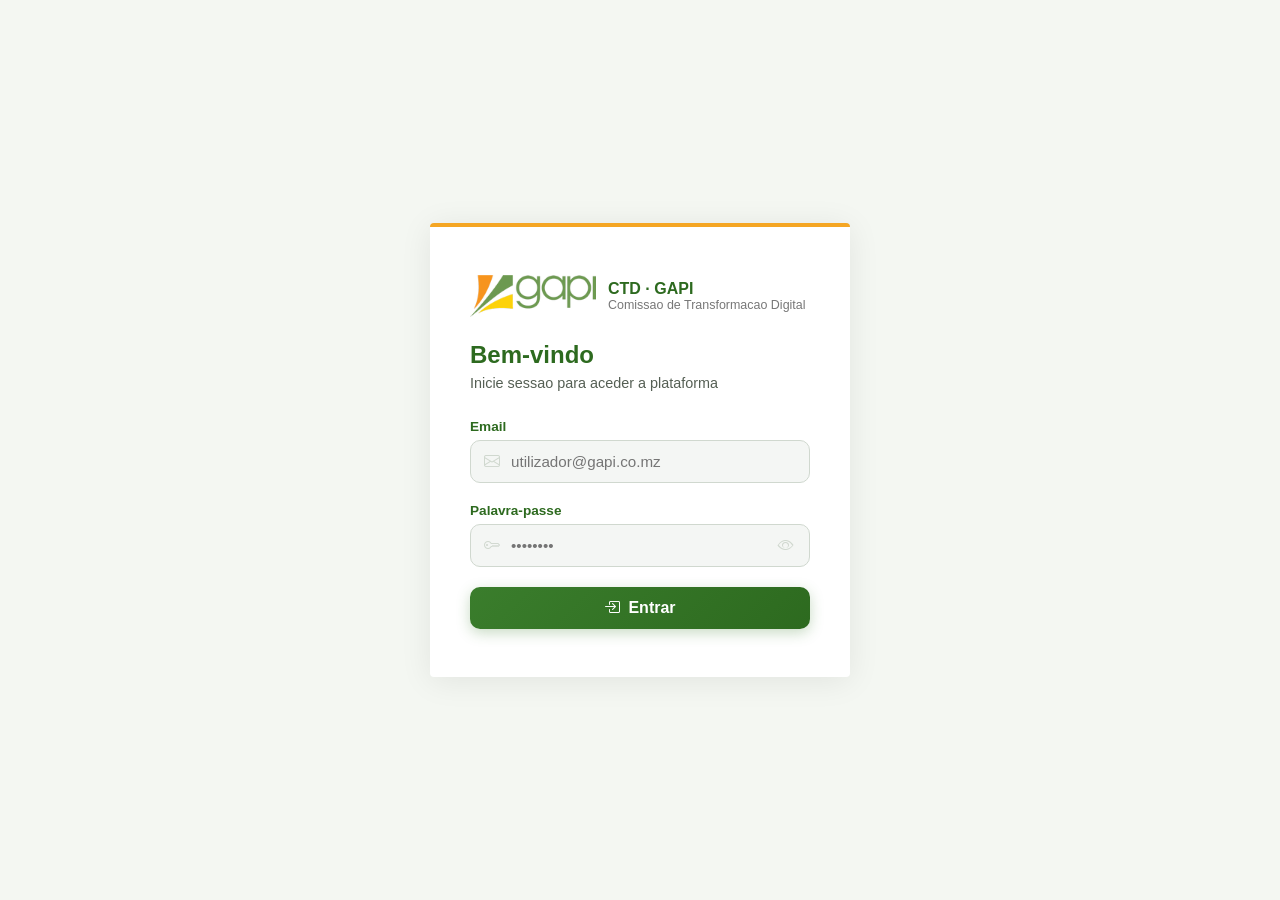
==== commit 8ced1ee5: "add new features" ====
--- a/frontend/login.html
+++ b/frontend/login.html
@@ -25,7 +25,7 @@
       </div>
       <form id="login-form" autocomplete="on">
         <div class="form-group">
-          <label for="email">Email institucional</label>
+          <label for="email">Email</label>
           <div class="input-wrap">
             <i class="bi bi-envelope icon"></i>
             <input id="email" name="email" type="email" required autocomplete="email" placeholder="utilizador@gapi.co.mz" />
--- a/css/app.css
+++ b/css/app.css
@@ -630,17 +630,19 @@
 
 .styled-select {
   position: relative;
-  display: inline-flex;
-  align-items: center;
-  min-width: 120px;
+  display: block;
+  width: 100%;
+  min-width: 0;
   max-width: 100%;
   vertical-align: middle;
-  height: 36px;
+  height: auto;
 }
 
 .styled-select-trigger {
   width: 100%;
-  height: 36px;
+  box-sizing: border-box;
+  min-height: 36px;
+  height: auto;
   display: inline-flex;
   align-items: center;
   justify-content: space-between;
@@ -663,29 +665,37 @@
 .styled-select-value {
   overflow: hidden;
   text-overflow: ellipsis;
+  min-width: 0;
+  flex: 1;
+  text-align: left;
 }
 
 .styled-select-menu {
   position: absolute;
   top: calc(100% + 4px);
   left: 0;
-  min-width: 100%;
+  width: 100%;
+  box-sizing: border-box;
   z-index: 90;
   background: #fff;
   border-radius: 10px;
   box-shadow: 0 10px 24px rgba(20, 50, 20, 0.14);
   padding: 4px;
-  max-height: 220px;
-  overflow: auto;
+  max-height: 200px;
+  overflow-x: hidden;
+  overflow-y: auto;
+  overscroll-behavior: contain;
+  -webkit-overflow-scrolling: touch;
 }
 
 body > .styled-select-menu {
   position: fixed;
-  z-index: 500;
+  z-index: 600;
 }
 
 .styled-select-option {
   width: 100%;
+  box-sizing: border-box;
   border: none;
   background: transparent;
   text-align: left;
@@ -694,6 +704,8 @@
   cursor: pointer;
   font-size: 0.85rem;
   color: var(--text);
+  white-space: normal;
+  overflow-wrap: anywhere;
 }
 
 .styled-select-option:hover,
@@ -706,7 +718,8 @@
 }
 
 .data-table .styled-select {
-  min-width: 130px;
+  min-width: 0;
+  width: 100%;
 }
 
 /* Data tables (admin / arquivo) */
@@ -1298,6 +1311,11 @@
   font-size: 0.9rem;
   line-height: 1.45;
   color: var(--text);
+}
+
+.pre-wrap {
+  white-space: pre-wrap;
+  word-break: break-word;
 }
 
 .summary-risks {
@@ -1875,6 +1893,20 @@
   display: inline-flex;
   align-items: center;
   gap: 8px;
+  cursor: pointer;
+  transition: background 0.18s ease, color 0.18s ease, border-color 0.18s ease, box-shadow 0.18s ease, transform 0.15s ease;
+}
+
+.btn-outline:hover:not(:disabled) {
+  background: #eef6eb;
+  border-color: var(--primary-dark);
+  box-shadow: 0 4px 14px rgba(58, 125, 44, 0.16);
+  transform: translateY(-1px);
+}
+
+.btn-outline:active:not(:disabled) {
+  transform: translateY(0);
+  box-shadow: none;
 }
 
 .btn-danger {
@@ -2092,6 +2124,246 @@
   flex-shrink: 0;
 }
 
+.notif-wrap {
+  position: relative;
+}
+
+.notif-badge {
+  position: absolute;
+  top: -4px;
+  right: -4px;
+  min-width: 18px;
+  height: 18px;
+  padding: 0 5px;
+  border-radius: 999px;
+  background: #b42318;
+  color: #fff;
+  font-size: 0.68rem;
+  font-weight: 700;
+  display: inline-flex;
+  align-items: center;
+  justify-content: center;
+  line-height: 1;
+  box-shadow: 0 0 0 2px #fff;
+}
+
+.notif-dropdown {
+  position: absolute;
+  right: 0;
+  top: calc(100% + 10px);
+  width: min(380px, 92vw);
+  max-width: calc(100vw - 24px);
+  background: #fff;
+  border: 1px solid rgba(58, 125, 44, 0.12);
+  border-radius: 16px;
+  box-shadow:
+    0 4px 12px rgba(20, 40, 20, 0.06),
+    0 24px 48px rgba(20, 40, 20, 0.14);
+  z-index: 80;
+  overflow: hidden;
+  animation: notif-pop 0.16s ease-out;
+}
+
+@media (max-width: 640px) {
+  .notif-wrap {
+    position: static;
+  }
+
+  .notif-dropdown {
+    position: fixed;
+    left: 12px;
+    right: 12px;
+    top: 64px;
+    width: auto;
+    max-width: none;
+    max-height: min(70vh, 520px);
+    display: flex;
+    flex-direction: column;
+    border-radius: 14px;
+  }
+
+  .notif-dropdown::before {
+    display: none;
+  }
+
+  .notif-dropdown-list {
+    max-height: none;
+    flex: 1;
+    overflow: auto;
+  }
+}
+
+.notif-dropdown::before {
+  content: "";
+  position: absolute;
+  top: -6px;
+  right: 14px;
+  width: 12px;
+  height: 12px;
+  background: #fff;
+  border-left: 1px solid rgba(58, 125, 44, 0.12);
+  border-top: 1px solid rgba(58, 125, 44, 0.12);
+  transform: rotate(45deg);
+}
+
+@keyframes notif-pop {
+  from {
+    opacity: 0;
+    transform: translateY(-6px);
+  }
+  to {
+    opacity: 1;
+    transform: translateY(0);
+  }
+}
+
+.notif-dropdown-head {
+  display: flex;
+  align-items: center;
+  justify-content: space-between;
+  gap: 10px;
+  padding: 14px 16px 12px;
+  background: linear-gradient(180deg, #f4f9f2 0%, #fff 100%);
+  border-bottom: 1px solid rgba(58, 125, 44, 0.1);
+}
+
+.notif-dropdown-title {
+  display: flex;
+  align-items: center;
+  gap: 8px;
+  color: var(--primary-dark, #2d5a22);
+}
+
+.notif-dropdown-title i {
+  color: var(--primary, #3a7d2c);
+  font-size: 1rem;
+}
+
+.notif-dropdown-title strong {
+  font-size: 0.95rem;
+  letter-spacing: -0.01em;
+}
+
+.btn-ghost {
+  background: transparent;
+  border: none;
+  color: var(--primary, #3a7d2c);
+  font-weight: 600;
+  font-size: 0.78rem;
+  padding: 4px 8px;
+  border-radius: 8px;
+  cursor: pointer;
+}
+
+.btn-ghost:hover {
+  background: rgba(58, 125, 44, 0.1);
+}
+
+.notif-dropdown-list {
+  max-height: 380px;
+  overflow: auto;
+  padding: 6px 0;
+}
+
+.notif-empty {
+  display: flex;
+  flex-direction: column;
+  align-items: center;
+  justify-content: center;
+  gap: 6px;
+  padding: 36px 20px;
+  text-align: center;
+  color: var(--muted, #6b756e);
+}
+
+.notif-empty i {
+  font-size: 1.6rem;
+  color: rgba(58, 125, 44, 0.45);
+  margin-bottom: 4px;
+}
+
+.notif-empty p {
+  margin: 0;
+  font-weight: 600;
+  color: var(--text, #1f2a24);
+  font-size: 0.9rem;
+}
+
+.notif-empty span {
+  font-size: 0.78rem;
+  line-height: 1.35;
+}
+
+.notif-item {
+  display: grid;
+  grid-template-columns: 10px 1fr;
+  gap: 10px;
+  align-items: start;
+  padding: 12px 16px;
+  text-decoration: none;
+  color: inherit;
+  border: none;
+  transition: background 0.12s ease;
+}
+
+.notif-item + .notif-item {
+  border-top: 1px solid #f0f3f0;
+}
+
+.notif-item:hover {
+  background: #f6faf4;
+}
+
+.notif-item.is-unread {
+  background: #eef6eb;
+}
+
+.notif-item.is-unread:hover {
+  background: #e6f2e2;
+}
+
+.notif-item-dot {
+  width: 8px;
+  height: 8px;
+  margin-top: 6px;
+  border-radius: 50%;
+  background: transparent;
+}
+
+.notif-item.is-unread .notif-item-dot {
+  background: var(--primary, #3a7d2c);
+  box-shadow: 0 0 0 3px rgba(58, 125, 44, 0.18);
+}
+
+.notif-item-body {
+  display: flex;
+  flex-direction: column;
+  gap: 3px;
+  min-width: 0;
+}
+
+.notif-item strong {
+  font-size: 0.86rem;
+  color: var(--primary-dark, #2d5a22);
+  line-height: 1.3;
+}
+
+.notif-item-text {
+  font-size: 0.8rem;
+  color: var(--muted, #5f6b64);
+  line-height: 1.4;
+  display: -webkit-box;
+  -webkit-line-clamp: 2;
+  -webkit-box-orient: vertical;
+  overflow: hidden;
+}
+
+.notif-item-time {
+  font-size: 0.72rem;
+  color: #8a948c;
+  margin-top: 2px;
+}
+
 .user-avatar {
   width: 38px;
   height: 38px;
@@ -2101,10 +2373,11 @@
   display: inline-flex;
   align-items: center;
   justify-content: center;
+  border: 1.5px solid transparent;
 }
 
 .shell-content {
-  padding: 24px 28px 48px;
+  padding: 24px 28px 64px;
   max-width: 1200px;
   width: 100%;
   overflow: visible;
@@ -2122,10 +2395,20 @@
   align-items: center;
   justify-content: center;
   padding: 0;
+  transition: background 0.18s ease, border-color 0.18s ease, color 0.18s ease, box-shadow 0.18s ease, transform 0.15s ease;
 }
 
 .icon-btn:hover {
   background: #eef6eb;
+  border-color: var(--primary);
+  color: var(--primary);
+  box-shadow: 0 4px 12px rgba(58, 125, 44, 0.18);
+  transform: translateY(-1px);
+}
+
+.icon-btn:active {
+  transform: translateY(0);
+  box-shadow: none;
 }
 
 .icon-btn.compact {
@@ -2142,11 +2425,16 @@
 
 .icon-btn.danger:hover:not(:disabled) {
   background: #fef3f2;
+  border-color: rgba(180, 35, 24, 0.45);
+  color: #912018;
+  box-shadow: 0 4px 12px rgba(180, 35, 24, 0.16);
 }
 
 .icon-btn:disabled {
   opacity: 0.4;
   cursor: not-allowed;
+  transform: none;
+  box-shadow: none;
 }
 
 .row-actions {
@@ -2534,6 +2822,309 @@
   line-height: 1.5;
 }
 
+/* Ficha do projecto (base de projectos) */
+.ficha-projecto {
+  display: flex;
+  flex-direction: column;
+  gap: 18px;
+}
+
+.ficha-head {
+  display: flex;
+  justify-content: space-between;
+  align-items: flex-start;
+  gap: 16px;
+  padding-bottom: 16px;
+  border-bottom: 1px solid rgba(58, 125, 44, 0.12);
+}
+
+.ficha-eyebrow {
+  margin: 0 0 4px;
+  font-size: 0.72rem;
+  font-weight: 700;
+  letter-spacing: 0.06em;
+  text-transform: uppercase;
+  color: var(--muted);
+}
+
+.ficha-head h3 {
+  margin: 0;
+  color: var(--primary-dark);
+  font-size: 1.35rem;
+  line-height: 1.25;
+}
+
+.ficha-meta {
+  display: flex;
+  flex-wrap: wrap;
+  align-items: center;
+  gap: 8px;
+  margin-top: 10px;
+}
+
+.ficha-meta-dot {
+  color: var(--muted);
+  font-size: 0.85rem;
+  font-weight: 550;
+}
+
+.ficha-meta-dot::before {
+  content: "·";
+  margin-right: 8px;
+  color: rgba(58, 125, 44, 0.35);
+}
+
+.ficha-overview {
+  display: grid;
+  grid-template-columns: 1.1fr 1.2fr 0.9fr;
+  gap: 12px;
+}
+
+.ficha-overview-2 {
+  grid-template-columns: 1fr 1fr;
+}
+
+.ficha-block {
+  background: #f7faf6;
+  border: 1px solid rgba(58, 125, 44, 0.1);
+  border-radius: 12px;
+  padding: 14px 16px;
+  min-width: 0;
+}
+
+.ficha-block-accent {
+  background: linear-gradient(160deg, #eef6eb 0%, #f7faf6 100%);
+  border-color: rgba(58, 125, 44, 0.18);
+}
+
+.ficha-block h4 {
+  margin: 0 0 10px;
+  color: var(--primary-dark);
+  font-size: 0.86rem;
+  display: inline-flex;
+  align-items: center;
+  gap: 8px;
+}
+
+.ficha-block h4 i {
+  opacity: 0.85;
+}
+
+.ficha-dl {
+  display: grid;
+  grid-template-columns: 1fr 1fr;
+  gap: 10px 14px;
+  margin: 0 0 12px;
+}
+
+.ficha-dl dt {
+  margin: 0;
+  font-size: 0.72rem;
+  font-weight: 700;
+  letter-spacing: 0.04em;
+  text-transform: uppercase;
+  color: var(--muted);
+}
+
+.ficha-dl dd {
+  margin: 2px 0 0;
+  font-size: 0.92rem;
+  font-weight: 600;
+  color: var(--text);
+}
+
+.ficha-text {
+  margin: 0;
+  font-size: 0.9rem;
+  line-height: 1.5;
+  color: var(--text);
+}
+
+.ficha-orc-total {
+  margin: 0;
+  font-size: 1.35rem;
+  font-weight: 800;
+  color: var(--primary-dark);
+  letter-spacing: -0.02em;
+}
+
+.ficha-hint {
+  margin: 6px 0 0;
+  font-size: 0.78rem;
+  color: var(--muted);
+}
+
+.ficha-section {
+  border: 1px solid rgba(58, 125, 44, 0.1);
+  border-radius: 12px;
+  padding: 14px 16px;
+  background: #fff;
+}
+
+.ficha-section-head {
+  display: flex;
+  align-items: center;
+  justify-content: space-between;
+  gap: 10px;
+  margin-bottom: 12px;
+}
+
+.ficha-section-head h4 {
+  margin: 0;
+  color: var(--primary-dark);
+  font-size: 0.92rem;
+  display: inline-flex;
+  align-items: center;
+  gap: 8px;
+}
+
+.ficha-count {
+  min-width: 26px;
+  height: 26px;
+  padding: 0 8px;
+  border-radius: 999px;
+  background: #eef6eb;
+  color: var(--primary-dark);
+  font-size: 0.78rem;
+  font-weight: 700;
+  display: inline-flex;
+  align-items: center;
+  justify-content: center;
+}
+
+.ficha-list {
+  list-style: none;
+  margin: 0;
+  padding: 0;
+  display: flex;
+  flex-direction: column;
+  gap: 8px;
+}
+
+.ficha-item {
+  display: flex;
+  align-items: flex-start;
+  justify-content: space-between;
+  gap: 14px;
+  padding: 12px 14px;
+  border-radius: 10px;
+  background: #f8faf8;
+  border: 1px solid rgba(58, 125, 44, 0.08);
+}
+
+.ficha-item.is-cancelled {
+  opacity: 0.7;
+  background: #f3f4f6;
+  border-color: rgba(100, 100, 100, 0.12);
+}
+
+.ficha-item-main {
+  min-width: 0;
+  flex: 1;
+  display: flex;
+  flex-direction: column;
+  gap: 4px;
+}
+
+.ficha-item-main strong {
+  color: var(--primary-dark);
+  font-size: 0.92rem;
+  line-height: 1.35;
+  word-break: break-word;
+}
+
+.ficha-item-sub {
+  color: var(--muted);
+  font-size: 0.82rem;
+  line-height: 1.4;
+}
+
+.ficha-item-dates {
+  display: inline-flex;
+  align-items: center;
+  gap: 6px;
+  margin-top: 2px;
+  font-size: 0.8rem;
+  font-weight: 600;
+  color: #4a6350;
+}
+
+.ficha-item-side {
+  display: flex;
+  flex-direction: column;
+  align-items: flex-end;
+  gap: 6px;
+  flex-shrink: 0;
+}
+
+.ficha-item-orc {
+  align-items: center;
+}
+
+.ficha-item-label {
+  font-size: 0.9rem;
+  font-weight: 600;
+  color: var(--text);
+}
+
+.ficha-item-value {
+  font-size: 0.95rem;
+  font-weight: 750;
+  color: var(--primary-dark);
+  font-variant-numeric: tabular-nums;
+  white-space: nowrap;
+}
+
+.ficha-impact {
+  font-size: 0.75rem;
+  color: var(--muted);
+  font-weight: 600;
+}
+
+.ficha-empty {
+  margin: 0;
+  padding: 12px;
+  text-align: center;
+  color: var(--muted);
+  font-size: 0.88rem;
+  background: #f8faf8;
+  border-radius: 8px;
+}
+
+@media (max-width: 900px) {
+  .ficha-overview {
+    grid-template-columns: 1fr;
+  }
+
+  .ficha-overview-2 {
+    grid-template-columns: 1fr;
+  }
+
+  .ficha-dl {
+    grid-template-columns: 1fr 1fr;
+  }
+}
+
+@media (max-width: 560px) {
+  .ficha-head {
+    flex-direction: column;
+  }
+
+  .ficha-item {
+    flex-direction: column;
+  }
+
+  .ficha-item-side {
+    align-items: flex-start;
+    flex-direction: row;
+    flex-wrap: wrap;
+  }
+
+  .ficha-dl {
+    grid-template-columns: 1fr;
+  }
+}
+
 .no-data.compact {
   padding: 28px 16px;
   box-shadow: none;
@@ -2967,10 +3558,14 @@
   z-index: 200;
   background: rgba(18, 32, 18, 0.45);
   display: flex;
-  align-items: flex-start;
+  align-items: center;
   justify-content: center;
-  padding: 40px 16px;
+  padding: 16px;
+  overflow-x: hidden;
   overflow-y: auto;
+  -webkit-overflow-scrolling: touch;
+  overscroll-behavior: contain;
+  box-sizing: border-box;
 }
 
 .modal-backdrop[hidden] {
@@ -2978,17 +3573,23 @@
 }
 
 .modal-card {
-  width: min(720px, 100%);
+  width: min(480px, calc(100vw - 32px));
+  max-width: calc(100vw - 32px);
+  max-height: min(90vh, 860px);
   background: #fff;
   border-radius: 16px;
   box-shadow: 0 24px 60px rgba(0, 0, 0, 0.2);
   padding: 0;
   margin: auto;
+  display: flex;
+  flex-direction: column;
+  box-sizing: border-box;
+  overflow: hidden;
   animation: fadeUp 0.22s ease;
 }
 
 .modal-card.wide {
-  width: min(860px, 100%);
+  width: min(640px, calc(100vw - 32px));
 }
 
 .modal-head {
@@ -2998,6 +3599,7 @@
   gap: 12px;
   padding: 16px 20px;
   border-bottom: 1px solid rgba(58, 125, 44, 0.1);
+  flex-shrink: 0;
 }
 
 .modal-head h3 {
@@ -3008,9 +3610,13 @@
 
 .modal-body {
   padding: 18px 20px;
-  max-height: min(78vh, 720px);
+  flex: 1 1 auto;
+  min-height: 0;
+  max-height: none;
   overflow-y: auto;
   overflow-x: hidden;
+  overscroll-behavior: contain;
+  -webkit-overflow-scrolling: touch;
 }
 
 .modal-body-spaced {
@@ -3074,7 +3680,8 @@
   display: flex;
   flex-direction: column;
   gap: 14px;
-  padding-bottom: 40px;
+  padding-bottom: 28px;
+  width: 100%;
 }
 
 .page-form-top {
@@ -3169,20 +3776,20 @@
 }
 
 .page-form-actions {
-  position: sticky;
-  bottom: 12px;
-  z-index: 10;
+  position: relative;
+  bottom: auto;
+  z-index: 1;
   display: flex;
   justify-content: space-between;
   align-items: center;
   flex-wrap: wrap;
   gap: 12px;
+  margin-top: 8px;
   padding: 14px 16px;
-  background: rgba(255, 255, 255, 0.92);
-  backdrop-filter: blur(10px);
+  background: #fff;
   border: 1px solid rgba(58, 125, 44, 0.14);
   border-radius: 14px;
-  box-shadow: 0 12px 32px rgba(20, 40, 20, 0.1);
+  box-shadow: 0 8px 24px rgba(20, 40, 20, 0.06);
 }
 
 .empty-chips {
@@ -3209,6 +3816,9 @@
   gap: 10px;
   padding: 14px 20px 18px;
   border-top: 1px solid rgba(58, 125, 44, 0.1);
+  flex-shrink: 0;
+  background: #fff;
+  border-radius: 0 0 16px 16px;
 }
 
 .modal-foot-split {
@@ -3293,12 +3903,28 @@
 .field .styled-select,
 .field .styled-select-trigger {
   width: 100%;
+  max-width: 100%;
+  min-width: 0;
   height: auto;
   min-height: 42px;
   background: #f4f8f2;
   box-shadow: inset 0 0 0 1.5px rgba(58, 125, 44, 0.14);
   border-radius: 10px;
   font-weight: 500;
+  box-sizing: border-box;
+}
+
+.modal-body .field-grid {
+  grid-template-columns: 1fr 1fr;
+  width: 100%;
+  max-width: 100%;
+  box-sizing: border-box;
+}
+
+@media (max-width: 520px) {
+  .modal-body .field-grid {
+    grid-template-columns: 1fr;
+  }
 }
 
 .chip-row {
@@ -3351,6 +3977,169 @@
   text-decoration: line-through;
 }
 
+.nested-items {
+  margin: 4px 0 8px;
+}
+
+.nested-item-list {
+  list-style: none;
+  margin: 0;
+  padding: 0;
+  display: flex;
+  flex-direction: column;
+  gap: 8px;
+}
+
+.nested-item {
+  display: flex;
+  align-items: flex-start;
+  justify-content: space-between;
+  gap: 12px;
+  padding: 12px 14px;
+  border: 1px solid rgba(58, 125, 44, 0.14);
+  border-radius: 10px;
+  background: #fbfdfb;
+}
+
+.nested-item.is-new {
+  border-style: dashed;
+  background: #f3f9f1;
+}
+
+.nested-item.is-cancelled {
+  border-color: rgba(120, 120, 120, 0.28);
+  background: #f4f4f4;
+}
+
+.nested-item.is-cancelled .nested-item-body strong {
+  color: #6b7280;
+}
+
+.nested-item.is-removed {
+  opacity: 0.55;
+  background: #f6f6f6;
+}
+
+.nested-item.is-removed .nested-item-body strong {
+  text-decoration: line-through;
+}
+
+.check-field {
+  display: flex;
+  flex-direction: row;
+  align-items: center;
+  gap: 10px;
+  cursor: pointer;
+  font-size: 0.88rem;
+  color: var(--text);
+  font-weight: 500;
+}
+
+.field.check-field {
+  flex-direction: row;
+  align-items: center;
+}
+
+.field.check-field > span {
+  text-transform: none;
+  letter-spacing: normal;
+  font-size: 0.88rem;
+  font-weight: 500;
+  color: var(--text);
+  margin-bottom: 0;
+}
+
+.check-field input[type="checkbox"] {
+  margin: 0;
+  width: 16px;
+  height: 16px;
+  accent-color: var(--primary);
+  flex-shrink: 0;
+}
+
+.status-pill.cancel {
+  background: #f3f4f6;
+  color: #4b5563;
+}
+
+.exec-row.is-cancelled {
+  opacity: 0.72;
+  background: #f6f7f8;
+}
+
+.exec-row.is-cancelled td {
+  color: #6b7280;
+}
+
+.nested-item-body {
+  min-width: 0;
+  flex: 1;
+  display: flex;
+  flex-direction: column;
+  gap: 4px;
+}
+
+.nested-item-body strong {
+  color: var(--primary-dark);
+  font-size: 0.92rem;
+  font-weight: 700;
+  line-height: 1.35;
+  word-break: break-word;
+}
+
+.nested-item-meta {
+  color: var(--muted, #5f6b64);
+  font-size: 0.8rem;
+  line-height: 1.4;
+  word-break: break-word;
+}
+
+.nested-item-actions {
+  display: inline-flex;
+  gap: 6px;
+  flex-shrink: 0;
+}
+
+.nested-item-btn {
+  border: 1px solid rgba(58, 125, 44, 0.18);
+  background: #fff;
+  color: var(--primary-dark);
+  width: 32px;
+  height: 32px;
+  border-radius: 8px;
+  cursor: pointer;
+  display: inline-flex;
+  align-items: center;
+  justify-content: center;
+}
+
+.nested-item-btn:hover {
+  background: #eef6eb;
+}
+
+.nested-item-btn[data-action="remove"]:hover,
+.nested-item-btn[data-action="toggle"]:hover {
+  border-color: rgba(231, 76, 60, 0.35);
+  background: #fdecea;
+  color: #c0392b;
+}
+
+#p_orc[readonly] {
+  background: #f3f6f2;
+  color: var(--primary-dark);
+  font-weight: 700;
+  cursor: default;
+}
+
+.field-note {
+  display: block;
+  margin-top: 6px;
+  color: var(--muted, #5f6b64);
+  font-size: 0.78rem;
+  line-height: 1.35;
+  font-weight: 500;
+}
+
 .nested-block {
   background: #f7faf6;
   border-radius: 12px;
@@ -3407,5 +4196,82 @@
   }
 }
 
-
-
+.report-filters {
+  display: grid;
+  grid-template-columns: repeat(4, minmax(0, 1fr));
+  gap: 14px 16px;
+  margin-bottom: 4px;
+}
+
+.report-table-wrap {
+  overflow-x: auto;
+}
+
+.report-meter {
+  height: 6px;
+  border-radius: 999px;
+  background: #e8efe6;
+  overflow: hidden;
+  margin-bottom: 4px;
+  min-width: 72px;
+}
+
+.report-meter > span {
+  display: block;
+  height: 100%;
+  background: linear-gradient(90deg, #3a7d2c, #6aaa4e);
+  border-radius: inherit;
+}
+
+.import-errors {
+  background: #fef2f2;
+  border: 1px solid #fecaca;
+  border-radius: 10px;
+  padding: 10px 14px;
+  margin-bottom: 12px;
+  max-height: 160px;
+  overflow: auto;
+  color: #991b1b;
+  font-size: 0.84rem;
+}
+
+.import-errors ul {
+  margin: 0;
+  padding-left: 18px;
+}
+
+.import-preview-scroll {
+  max-height: 360px;
+  overflow: auto;
+}
+
+.import-err-cell {
+  color: #b42318;
+  font-size: 0.8rem;
+  max-width: 280px;
+}
+
+tr.row-error {
+  background: #fff5f5;
+}
+
+.data-table.compact th,
+.data-table.compact td {
+  padding: 8px 10px;
+  font-size: 0.84rem;
+}
+
+@media (max-width: 900px) {
+  .report-filters {
+    grid-template-columns: 1fr 1fr;
+  }
+}
+
+@media (max-width: 560px) {
+  .report-filters {
+    grid-template-columns: 1fr;
+  }
+}
+
+
+
